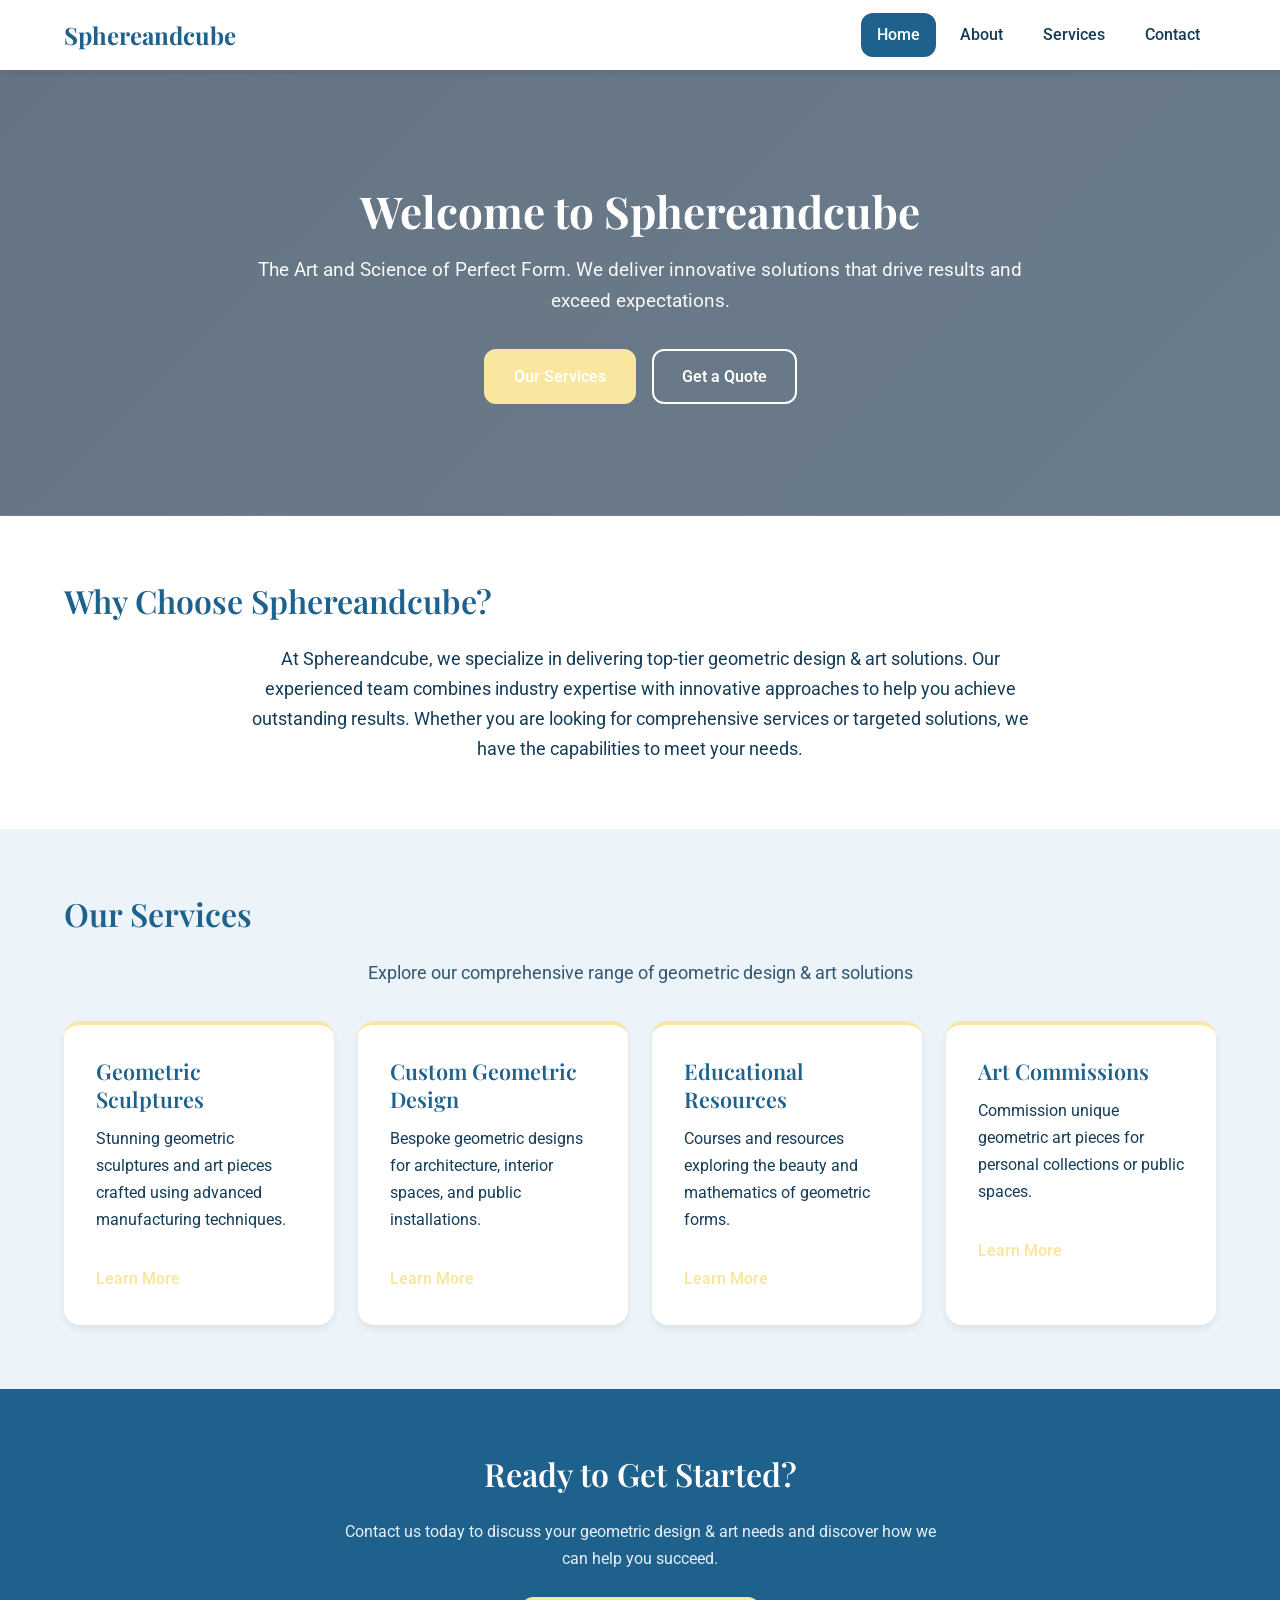
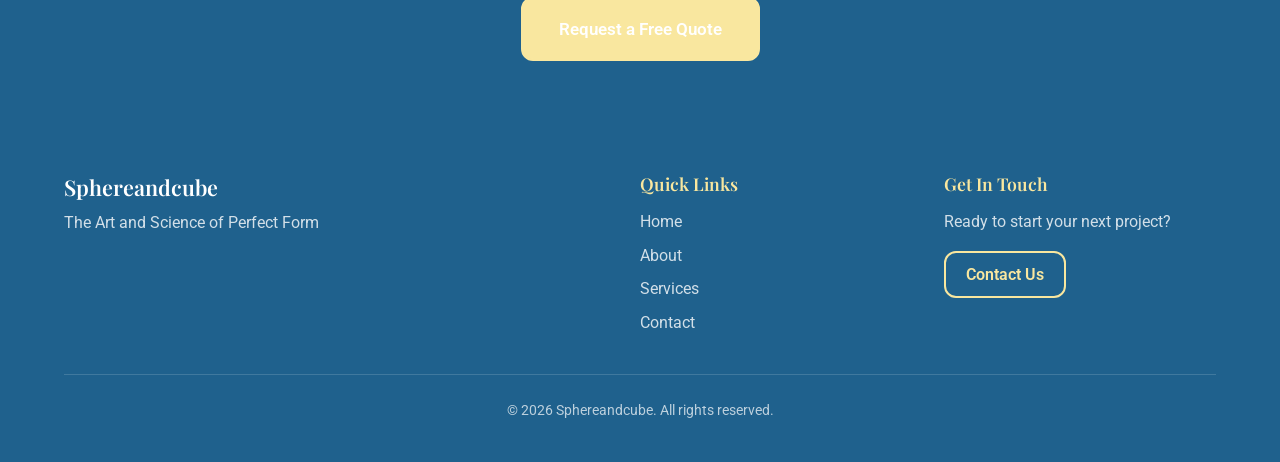
==== index.html @ 0d74c8a8 "Add background image to hero section" ====
<!DOCTYPE html>
<html lang="en">
<head>
    <meta charset="UTF-8">
    <meta name="viewport" content="width=device-width, initial-scale=1.0">
    <meta name="description" content="Sphereandcube - The Art and Science of Perfect Form. Professional services and solutions for geometric design &amp; art. Contact us today for a free consultation.">
    <meta name="keywords" content="geometric design &amp; art, sphereandcube, geometric, design, art, professional services, quality, innovation">
    <meta property="og:title" content="Sphereandcube | The Art and Science of Perfect Form">
    <meta property="og:description" content="Sphereandcube - The Art and Science of Perfect Form. Professional services and solutions for geometric design &amp; art. Contact us today for a free consultation.">
    <meta property="og:type" content="website">
    <title>Sphereandcube - Home</title>
    <link rel="preconnect" href="https://fonts.googleapis.com">
    <link rel="preconnect" href="https://fonts.gstatic.com" crossorigin>
    <link href="https://fonts.googleapis.com/css2?family=Playfair+Display:wght@300;400;500;600;700&family=Roboto:wght@300;400;500;600;700&display=swap" rel="stylesheet">
    <link rel="stylesheet" href="css/style.css">
</head>
<body>
    <header class="site-header">
        <nav class="navbar">
            <div class="nav-container">
                <a href="index.html" class="nav-logo">Sphereandcube</a>
                <button class="nav-toggle" aria-label="Toggle navigation" aria-expanded="false">
                    <span class="hamburger"></span>
                </button>
                <ul class="nav-menu">
            <li><a href="index.html" class="active">Home</a></li>
            <li><a href="about.html">About</a></li>
            <li><a href="services.html">Services</a></li>
            <li><a href="contact.html">Contact</a></li>
                </ul>
            </div>
        </nav>
    </header>

    <main>
        <section class="hero hero-b2c" style="background: linear-gradient(135deg, rgba(44, 62, 80, 0.7) 0%, rgba(52, 73, 94, 0.7) 100%); background-size: cover; background-position: center;">
            <div class="hero-content">
                <h1>Welcome to Sphereandcube</h1>
                <p class="hero-subtitle">The Art and Science of Perfect Form. We deliver innovative solutions that drive results and exceed expectations.</p>
                <div class="hero-actions">
                    <a href="services.html" class="btn btn-primary">Our Services</a>
                    <a href="contact.html" class="btn btn-secondary">Get a Quote</a>
                </div>
            </div>
        </section>

        <section class="intro-section">
            <div class="container">
                <h2>Why Choose Sphereandcube?</h2>
                <p class="intro-text">At Sphereandcube, we specialize in delivering top-tier geometric design &amp; art solutions. Our experienced team combines industry expertise with innovative approaches to help you achieve outstanding results. Whether you are looking for comprehensive services or targeted solutions, we have the capabilities to meet your needs.</p>
            </div>
        </section>

        <section class="services-overview">
            <div class="container">
                <h2>Our Services</h2>
                <p class="section-subtitle">Explore our comprehensive range of geometric design &amp; art solutions</p>
                <div class="services-grid">
                <div class="service-card">
                    <h3>Geometric Sculptures</h3>
                    <p>Stunning geometric sculptures and art pieces crafted using advanced manufacturing techniques.</p>
                    <a href="services.html" class="card-link">Learn More</a>
                </div>
                <div class="service-card">
                    <h3>Custom Geometric Design</h3>
                    <p>Bespoke geometric designs for architecture, interior spaces, and public installations.</p>
                    <a href="services.html" class="card-link">Learn More</a>
                </div>
                <div class="service-card">
                    <h3>Educational Resources</h3>
                    <p>Courses and resources exploring the beauty and mathematics of geometric forms.</p>
                    <a href="services.html" class="card-link">Learn More</a>
                </div>
                <div class="service-card">
                    <h3>Art Commissions</h3>
                    <p>Commission unique geometric art pieces for personal collections or public spaces.</p>
                    <a href="services.html" class="card-link">Learn More</a>
                </div>
                </div>
            </div>
        </section>

        <section class="cta-section">
            <div class="container">
                <h2>Ready to Get Started?</h2>
                <p>Contact us today to discuss your geometric design &amp; art needs and discover how we can help you succeed.</p>
                <a href="contact.html" class="btn btn-primary btn-large">Request a Free Quote</a>
            </div>
        </section>
    </main>

    <footer class="site-footer">
        <div class="footer-container">
            <div class="footer-content">
                <div class="footer-brand">
                    <h3>Sphereandcube</h3>
                    <p>The Art and Science of Perfect Form</p>
                </div>
                <div class="footer-links">
                    <h4>Quick Links</h4>
                    <ul>
                        <li><a href="index.html">Home</a></li>
                        <li><a href="about.html">About</a></li>
                        <li><a href="services.html">Services</a></li>
                        <li><a href="contact.html">Contact</a></li>
                    </ul>
                </div>
                <div class="footer-contact">
                    <h4>Get In Touch</h4>
                    <p>Ready to start your next project?</p>
                    <a href="contact.html" class="footer-cta">Contact Us</a>
                </div>
            </div>
            <div class="footer-bottom">
                <p>&copy; 2026 Sphereandcube. All rights reserved.</p>
            </div>
        </div>
    </footer>
    <script src="js/main.js"></script>
</body>
</html>
---- css/style.css ----
/* ============================================
   Site-specific styles
   Generated for: sphereandcube.com
   ============================================ */

/* CSS Custom Properties */
:root {
    --primary: #1F618D;
    --secondary: #2870A0;
    --accent: #F9E79F;
    --background: #ECF4FA;
    --text: #143C58;
    --font-heading: 'Playfair Display', sans-serif;
    --font-body: 'Roboto', sans-serif;
    --radius: 12px;
    --card-radius: 16px;
    --shadow: 0 4px 6px rgba(0, 0, 0, 0.07);
    --shadow-lg: 0 10px 25px rgba(0, 0, 0, 0.1);
    --transition: all 0.3s ease;
    --max-width: 1200px;
}

/* Reset & Base */
*, *::before, *::after {
    margin: 0;
    padding: 0;
    box-sizing: border-box;
}

html {
    scroll-behavior: smooth;
    font-size: 16px;
}

body {
    font-family: var(--font-body);
    color: var(--text);
    background-color: var(--background);
    line-height: 1.7;
    -webkit-font-smoothing: antialiased;
}

h1, h2, h3, h4, h5, h6 {
    font-family: var(--font-heading);
    line-height: 1.3;
    margin-bottom: 0.75em;
    color: var(--primary);
}

h1 { font-size: 2.5rem; font-weight: 700; }
h2 { font-size: 2rem; font-weight: 600; }
h3 { font-size: 1.35rem; font-weight: 600; }
h4 { font-size: 1.1rem; font-weight: 600; }

p {
    margin-bottom: 1em;
    line-height: 1.7;
}

a {
    color: var(--primary);
    text-decoration: none;
    transition: var(--transition);
}

a:hover {
    color: var(--accent);
}

img {
    max-width: 100%;
    height: auto;
}

.container {
    max-width: var(--max-width);
    margin: 0 auto;
    padding: 0 1.5rem;
}

/* ============================================
   Navigation
   ============================================ */
.site-header {
    position: sticky;
    top: 0;
    z-index: 1000;
    background: #fff;
    box-shadow: var(--shadow);
}

.navbar {
    padding: 0;
}

.nav-container {
    max-width: var(--max-width);
    margin: 0 auto;
    padding: 0 1.5rem;
    display: flex;
    justify-content: space-between;
    align-items: center;
    height: 70px;
}

.nav-logo {
    font-family: var(--font-heading);
    font-size: 1.5rem;
    font-weight: 700;
    color: var(--primary);
    text-decoration: none;
}

.nav-logo:hover {
    color: var(--accent);
}

.nav-menu {
    display: flex;
    list-style: none;
    gap: 0.5rem;
}

.nav-menu li a {
    display: block;
    padding: 0.5rem 1rem;
    color: var(--text);
    font-weight: 500;
    border-radius: var(--radius);
    transition: var(--transition);
    text-decoration: none;
}

.nav-menu li a:hover,
.nav-menu li a.active {
    color: #fff;
    background-color: var(--primary);
}

.nav-toggle {
    display: none;
    background: none;
    border: none;
    cursor: pointer;
    padding: 0.5rem;
    z-index: 1001;
}

.hamburger {
    display: block;
    width: 24px;
    height: 2px;
    background-color: var(--text);
    position: relative;
    transition: var(--transition);
}

.hamburger::before,
.hamburger::after {
    content: '';
    position: absolute;
    width: 24px;
    height: 2px;
    background-color: var(--text);
    transition: var(--transition);
}

.hamburger::before {
    top: -7px;
}

.hamburger::after {
    top: 7px;
}

/* ============================================
   Hero Section
   ============================================ */
.hero {
    padding: 6rem 1.5rem;
    text-align: center;
    background: linear-gradient(135deg, #1F618D 0%, #2870A0 50%, #F9E79F 100%);
    color: #fff;
    position: relative;
}

.hero-b2c {
    padding: 7rem 1.5rem;
}

.hero-content {
    max-width: 800px;
    margin: 0 auto;
}

.hero h1 {
    font-size: 2.75rem;
    margin-bottom: 1rem;
    color: #fff;
}

.hero-subtitle {
    font-size: 1.2rem;
    margin-bottom: 2rem;
    opacity: 0.95;
    line-height: 1.6;
}

.hero-actions {
    display: flex;
    gap: 1rem;
    justify-content: center;
    flex-wrap: wrap;
}

/* Page Hero (inner pages) */
.page-hero {
    padding: 4rem 1.5rem;
    text-align: center;
    background: linear-gradient(160deg, #1F618D 0%, #2870A0 100%);
    color: #fff;
}

.page-hero h1 {
    color: #fff;
    margin-bottom: 0.5rem;
}

.page-hero-subtitle {
    font-size: 1.15rem;
    opacity: 0.9;
}

/* ============================================
   Buttons
   ============================================ */
.btn {
    display: inline-block;
    padding: 0.75rem 1.75rem;
    border-radius: var(--radius);
    font-family: var(--font-body);
    font-weight: 600;
    font-size: 1rem;
    text-decoration: none;
    cursor: pointer;
    transition: var(--transition);
    border: 2px solid transparent;
    text-align: center;
}

.btn-primary {
    background-color: var(--accent);
    color: #fff;
    border-color: var(--accent);
}

.btn-primary:hover {
    background-color: transparent;
    color: var(--accent);
    border-color: var(--accent);
}

.btn-secondary {
    background-color: transparent;
    color: #fff;
    border-color: #fff;
}

.btn-secondary:hover {
    background-color: #fff;
    color: var(--primary);
}

.btn-large {
    padding: 1rem 2.25rem;
    font-size: 1.05rem;
}

/* ============================================
   Sections
   ============================================ */
.intro-section,
.services-overview,
.cta-section,
.about-intro,
.about-mission,
.about-values,
.about-why,
.services-detail-section,
.process-section,
.contact-section {
    padding: 4rem 0;
}

.intro-section {
    background: #fff;
}

.services-overview {
    background: var(--background);
}

.cta-section {
    background: var(--primary);
    color: #fff;
    text-align: center;
}

.cta-section h2 {
    color: #fff;
}

.cta-section p {
    max-width: 600px;
    margin: 0 auto 1.5rem;
    opacity: 0.9;
}

.section-subtitle,
.section-intro {
    font-size: 1.1rem;
    color: var(--text);
    opacity: 0.85;
    max-width: 700px;
    margin: 0 auto 2rem;
    text-align: center;
}

.intro-text {
    font-size: 1.1rem;
    max-width: 800px;
    margin: 0 auto;
    text-align: center;
}

/* ============================================
   Services Grid / Cards
   ============================================ */
.services-grid {
    display: grid;
    grid-template-columns: repeat(auto-fit, minmax(260px, 1fr));
    gap: 1.5rem;
    margin-top: 1rem;
}

.service-card {
    background: #fff;
    padding: 2rem;
    border-radius: var(--card-radius);
    box-shadow: var(--shadow);
    transition: var(--transition);
    border-top: 4px solid var(--accent);
}

.service-card:hover {
    transform: translateY(-4px);
    box-shadow: var(--shadow-lg);
}

.service-card h3 {
    color: var(--primary);
    margin-bottom: 0.75rem;
}

.card-link {
    display: inline-block;
    margin-top: 1rem;
    color: var(--accent);
    font-weight: 600;
}

.card-link:hover {
    color: var(--primary);
}

/* Services Detail (services.html) */
.services-list {
    display: grid;
    gap: 2rem;
    margin-top: 1.5rem;
}

.service-detail {
    background: #fff;
    padding: 2rem;
    border-radius: var(--card-radius);
    box-shadow: var(--shadow);
    border-left: 4px solid var(--accent);
}

.service-detail h3 {
    color: var(--primary);
}

/* Process Steps */
.process-steps {
    display: grid;
    grid-template-columns: repeat(auto-fit, minmax(220px, 1fr));
    gap: 1.5rem;
    margin-top: 1.5rem;
}

.process-step {
    text-align: center;
    padding: 2rem 1.5rem;
    background: #fff;
    border-radius: var(--card-radius);
    box-shadow: var(--shadow);
}

.step-number {
    width: 48px;
    height: 48px;
    border-radius: 50%;
    background: var(--primary);
    color: #fff;
    display: flex;
    align-items: center;
    justify-content: center;
    font-family: var(--font-heading);
    font-weight: 700;
    font-size: 1.25rem;
    margin: 0 auto 1rem;
}

/* ============================================
   Values Grid (about.html)
   ============================================ */
.values-grid {
    display: grid;
    grid-template-columns: repeat(auto-fit, minmax(250px, 1fr));
    gap: 1.5rem;
    margin-top: 1rem;
}

.value-card {
    background: #fff;
    padding: 2rem;
    border-radius: var(--card-radius);
    box-shadow: var(--shadow);
    border-top: 3px solid var(--secondary);
}

.value-card h3 {
    color: var(--secondary);
}

/* About sections */
.about-intro,
.about-why {
    background: #fff;
}

.about-mission {
    background: var(--background);
}

.about-values {
    background: var(--background);
}

.about-why {
    text-align: center;
}

.about-why p {
    max-width: 800px;
    margin: 0 auto 1.5rem;
}

/* ============================================
   Contact Section
   ============================================ */
.contact-grid {
    display: grid;
    grid-template-columns: 1fr 1fr;
    gap: 3rem;
    align-items: start;
}

.contact-info h2 {
    margin-bottom: 1rem;
}

.contact-details {
    margin-top: 2rem;
}

.contact-item {
    margin-bottom: 1.5rem;
}

.contact-item h4 {
    color: var(--secondary);
    margin-bottom: 0.25rem;
}

.contact-form-wrapper {
    background: #fff;
    padding: 2.5rem;
    border-radius: var(--card-radius);
    box-shadow: var(--shadow-lg);
}

.contact-form-wrapper h2 {
    margin-bottom: 1.5rem;
}

.form-group {
    margin-bottom: 1.25rem;
}

.form-group label {
    display: block;
    margin-bottom: 0.4rem;
    font-weight: 600;
    color: var(--text);
    font-size: 0.95rem;
}

.required {
    color: #e74c3c;
}

.form-group input[type="text"],
.form-group input[type="email"],
.form-group input[type="tel"],
.form-group textarea {
    width: 100%;
    padding: 0.75rem 1rem;
    border: 2px solid #e0e0e0;
    border-radius: var(--radius);
    font-family: var(--font-body);
    font-size: 1rem;
    color: var(--text);
    transition: var(--transition);
    background: var(--background);
}

.form-group input:focus,
.form-group textarea:focus {
    outline: none;
    border-color: var(--primary);
    box-shadow: 0 0 0 3px rgba(0, 0, 0, 0.05);
}

.form-group input[type="file"] {
    font-family: var(--font-body);
    font-size: 0.95rem;
    padding: 0.5rem 0;
}

.btn-submit {
    width: 100%;
    border: 2px solid var(--accent);
}

/* ============================================
   Footer
   ============================================ */
.site-footer {
    background: var(--primary);
    color: #fff;
    padding: 3rem 0 0;
}

.footer-container {
    max-width: var(--max-width);
    margin: 0 auto;
    padding: 0 1.5rem;
}

.footer-content {
    display: grid;
    grid-template-columns: 2fr 1fr 1fr;
    gap: 2rem;
    padding-bottom: 2rem;
    border-bottom: 1px solid rgba(255, 255, 255, 0.15);
}

.footer-brand h3 {
    color: #fff;
    margin-bottom: 0.5rem;
}

.footer-brand p {
    opacity: 0.8;
}

.footer-links h4,
.footer-contact h4 {
    color: var(--accent);
    margin-bottom: 0.75rem;
}

.footer-links ul {
    list-style: none;
}

.footer-links ul li {
    margin-bottom: 0.4rem;
}

.footer-links ul li a {
    color: rgba(255, 255, 255, 0.8);
    text-decoration: none;
    transition: var(--transition);
}

.footer-links ul li a:hover {
    color: var(--accent);
}

.footer-contact p {
    opacity: 0.8;
    margin-bottom: 1rem;
}

.footer-cta {
    display: inline-block;
    padding: 0.5rem 1.25rem;
    border: 2px solid var(--accent);
    color: var(--accent);
    border-radius: var(--radius);
    font-weight: 600;
    transition: var(--transition);
    text-decoration: none;
}

.footer-cta:hover {
    background: var(--accent);
    color: #fff;
}

.footer-bottom {
    text-align: center;
    padding: 1.5rem 0;
    font-size: 0.9rem;
    opacity: 0.7;
}

/* ============================================
   Responsive Design
   ============================================ */
@media (max-width: 768px) {
    h1 { font-size: 2rem; }
    h2 { font-size: 1.5rem; }

    .nav-toggle {
        display: block;
    }

    .nav-menu {
        position: fixed;
        top: 0;
        right: -100%;
        width: 280px;
        height: 100vh;
        background: #fff;
        flex-direction: column;
        padding: 5rem 2rem 2rem;
        box-shadow: -5px 0 15px rgba(0, 0, 0, 0.1);
        transition: right 0.3s ease;
        z-index: 1000;
    }

    .nav-menu.active {
        right: 0;
    }

    .nav-menu li a {
        padding: 0.75rem 1rem;
        font-size: 1.1rem;
    }

    .hero {
        padding: 4rem 1.5rem;
    }

    .hero h1 {
        font-size: 2rem;
    }

    .hero-subtitle {
        font-size: 1rem;
    }

    .hero-actions {
        flex-direction: column;
        align-items: center;
    }

    .contact-grid {
        grid-template-columns: 1fr;
    }

    .footer-content {
        grid-template-columns: 1fr;
        text-align: center;
    }

    .page-hero {
        padding: 3rem 1.5rem;
    }

    .services-grid {
        grid-template-columns: 1fr;
    }

    .process-steps {
        grid-template-columns: 1fr;
    }

    .values-grid {
        grid-template-columns: 1fr;
    }

    /* Hamburger animation when active */
    .nav-toggle.active .hamburger {
        background-color: transparent;
    }

    .nav-toggle.active .hamburger::before {
        transform: rotate(45deg);
        top: 0;
    }

    .nav-toggle.active .hamburger::after {
        transform: rotate(-45deg);
        top: 0;
    }
}

@media (max-width: 480px) {
    h1 { font-size: 1.75rem; }
    h2 { font-size: 1.35rem; }

    .hero {
        padding: 3rem 1rem;
    }

    .btn {
        padding: 0.65rem 1.25rem;
        font-size: 0.95rem;
    }

    .contact-form-wrapper {
        padding: 1.5rem;
    }
}
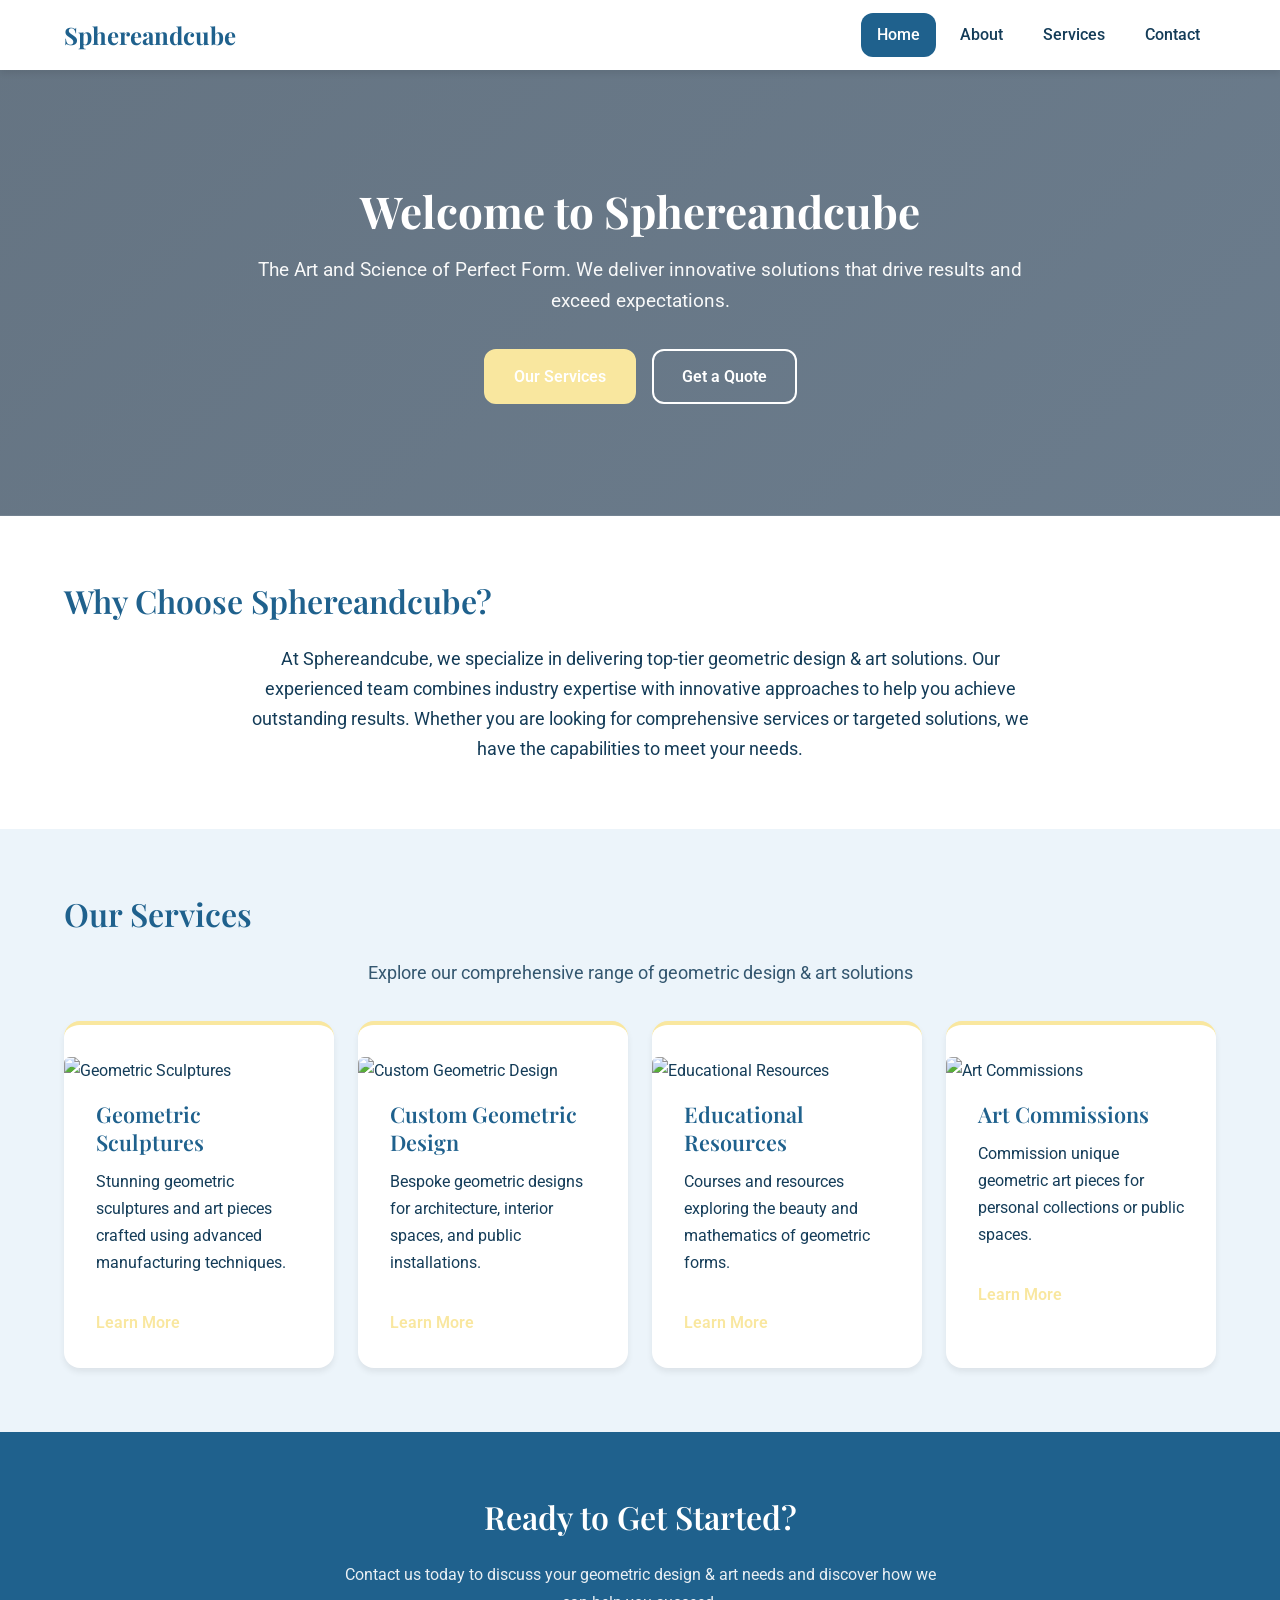
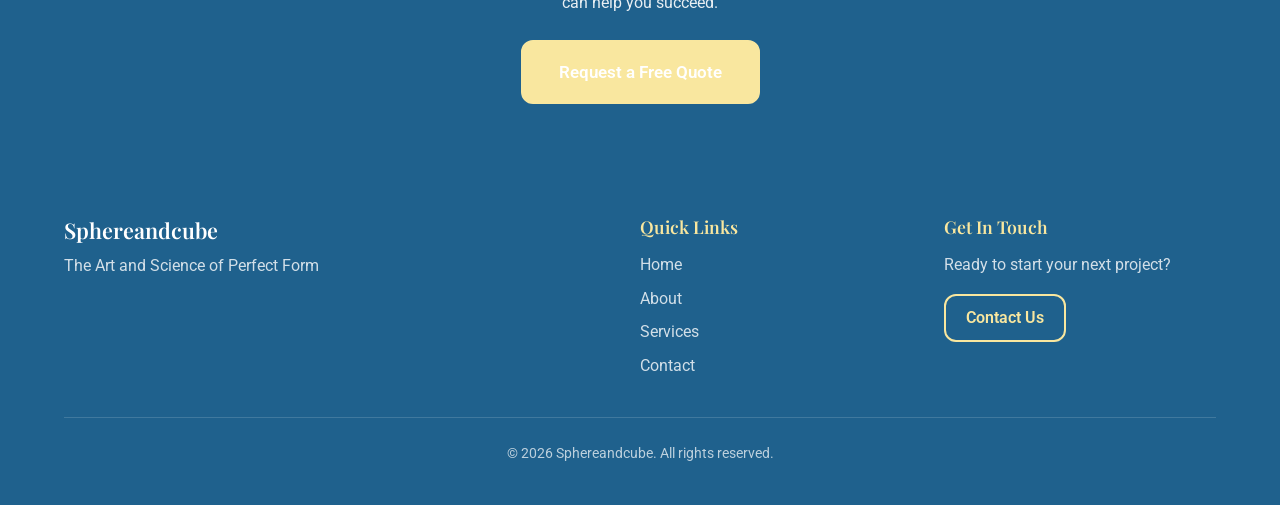
==== commit 3b5bfbee: "Update with contextually-matched service card images" ====
--- a/index.html
+++ b/index.html
@@ -57,21 +57,25 @@
                 <p class="section-subtitle">Explore our comprehensive range of geometric design &amp; art solutions</p>
                 <div class="services-grid">
                 <div class="service-card">
+                    <img src="https://images.unsplash.com/photo-1557243962-0a093922933f?w=600&q=80" alt="Geometric Sculptures" style="width:100%; height:200px; object-fit:cover; margin:-2rem -2rem 1rem -2rem; border-radius:6px 6px 0 0;">
                     <h3>Geometric Sculptures</h3>
                     <p>Stunning geometric sculptures and art pieces crafted using advanced manufacturing techniques.</p>
                     <a href="services.html" class="card-link">Learn More</a>
                 </div>
                 <div class="service-card">
+                    <img src="https://images.unsplash.com/photo-1557243962-0a093922933f?w=600&q=80" alt="Custom Geometric Design" style="width:100%; height:200px; object-fit:cover; margin:-2rem -2rem 1rem -2rem; border-radius:6px 6px 0 0;">
                     <h3>Custom Geometric Design</h3>
                     <p>Bespoke geometric designs for architecture, interior spaces, and public installations.</p>
                     <a href="services.html" class="card-link">Learn More</a>
                 </div>
                 <div class="service-card">
+                    <img src="https://images.unsplash.com/photo-1563520240533-66480a3916fe?w=600&q=80" alt="Educational Resources" style="width:100%; height:200px; object-fit:cover; margin:-2rem -2rem 1rem -2rem; border-radius:6px 6px 0 0;">
                     <h3>Educational Resources</h3>
                     <p>Courses and resources exploring the beauty and mathematics of geometric forms.</p>
                     <a href="services.html" class="card-link">Learn More</a>
                 </div>
                 <div class="service-card">
+                    <img src="https://images.unsplash.com/photo-1557243962-0a093922933f?w=600&q=80" alt="Art Commissions" style="width:100%; height:200px; object-fit:cover; margin:-2rem -2rem 1rem -2rem; border-radius:6px 6px 0 0;">
                     <h3>Art Commissions</h3>
                     <p>Commission unique geometric art pieces for personal collections or public spaces.</p>
                     <a href="services.html" class="card-link">Learn More</a>
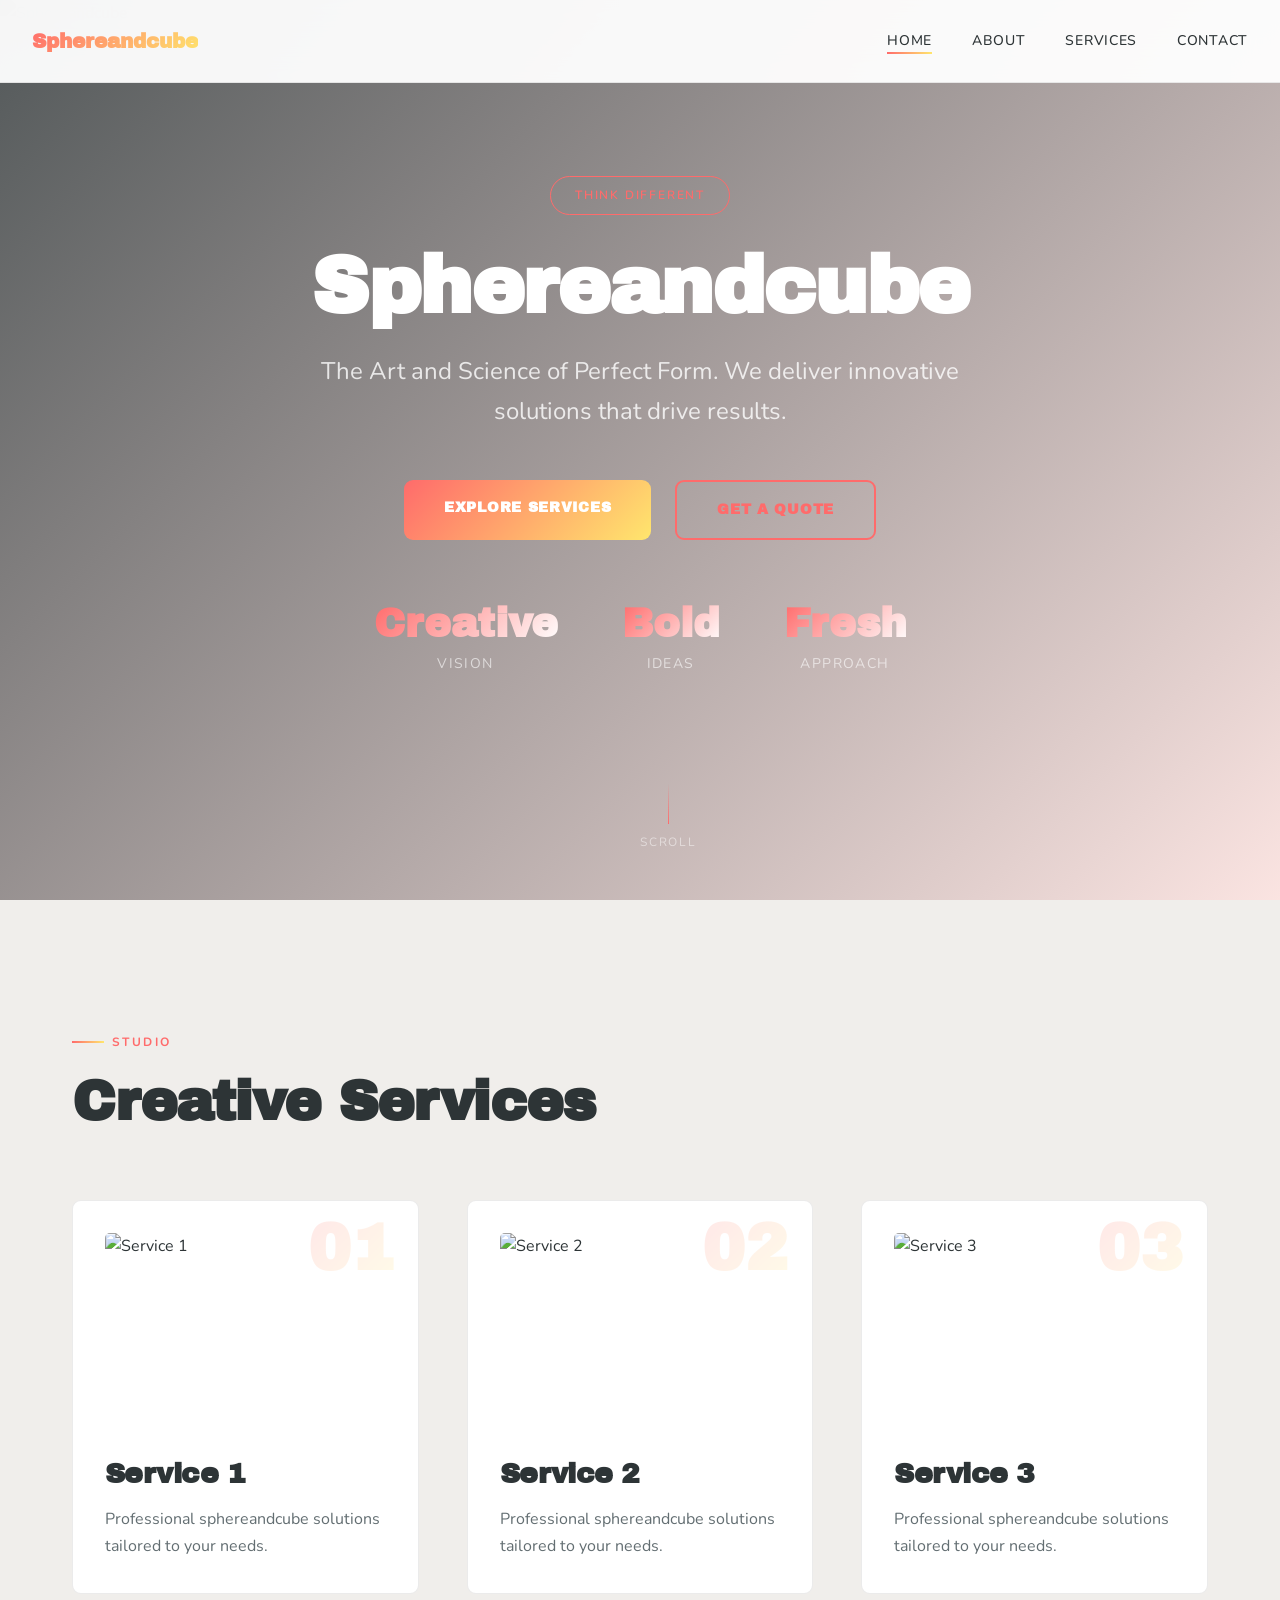
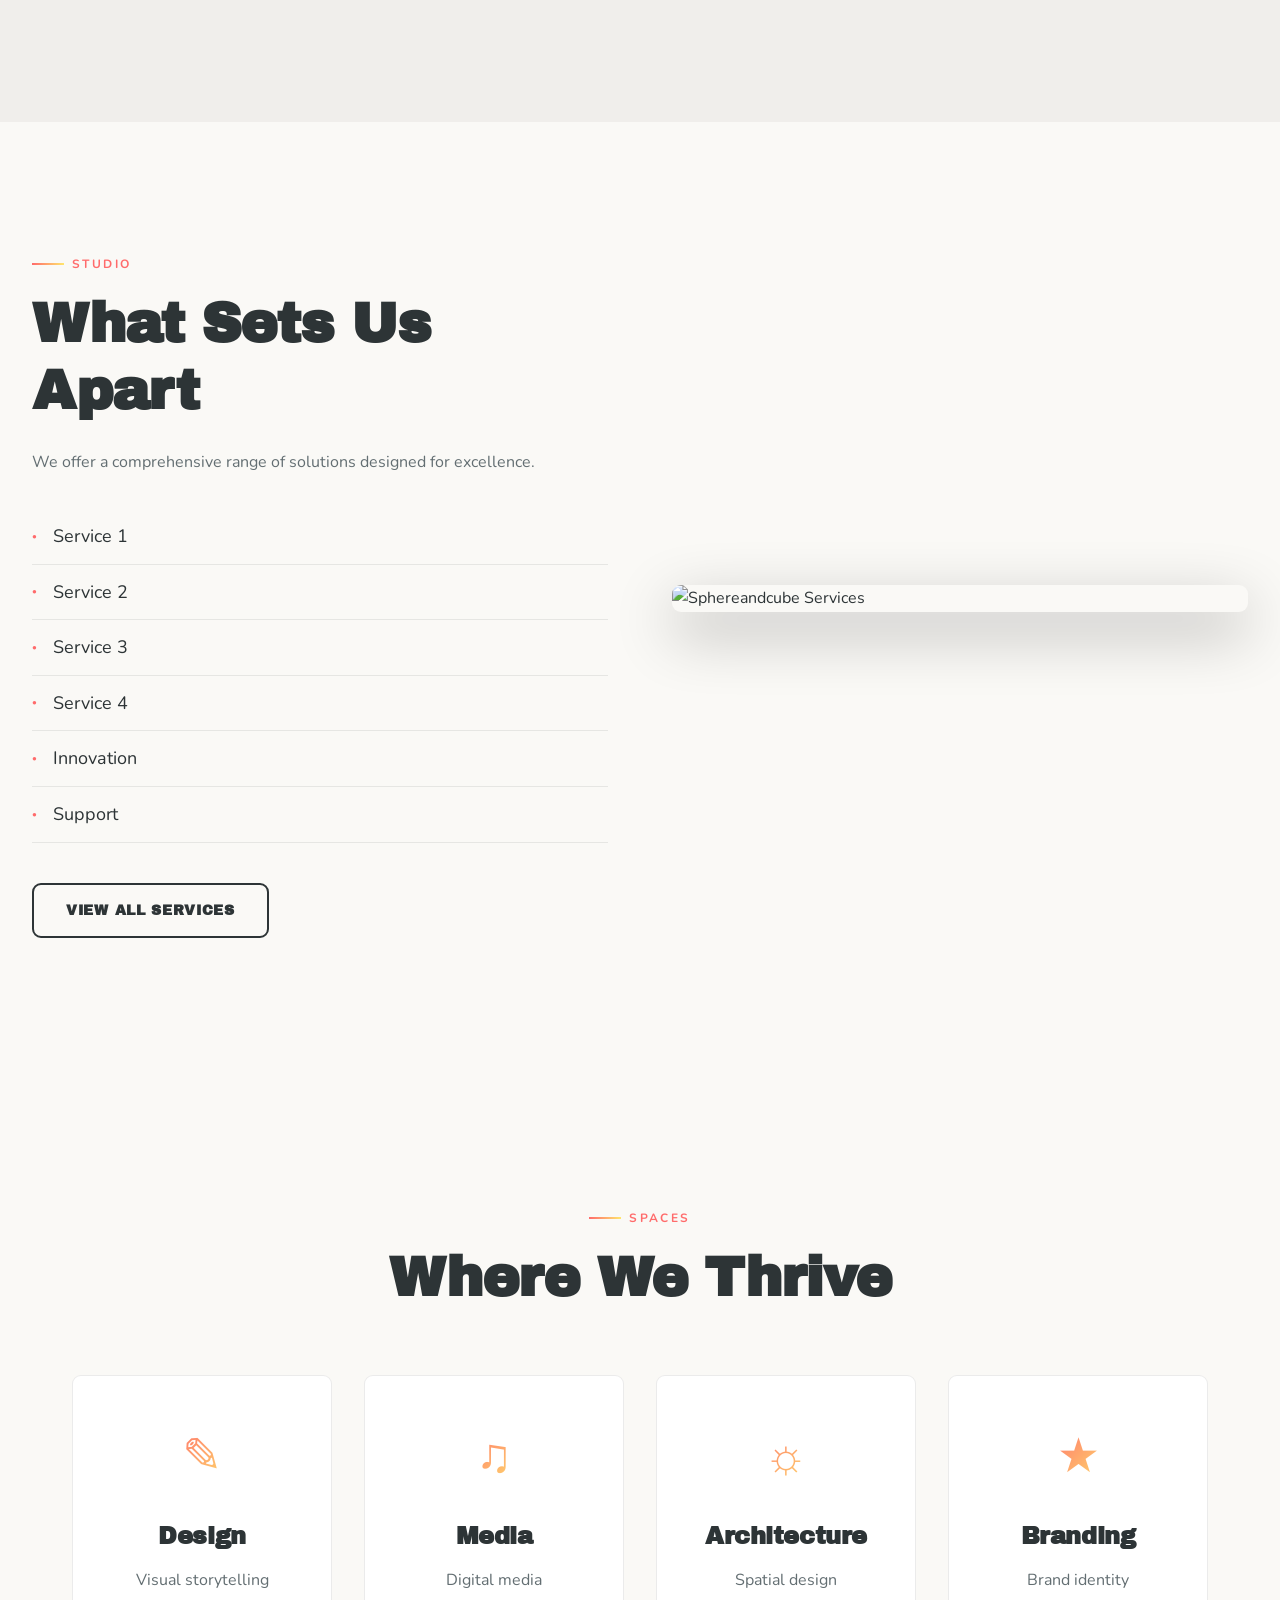
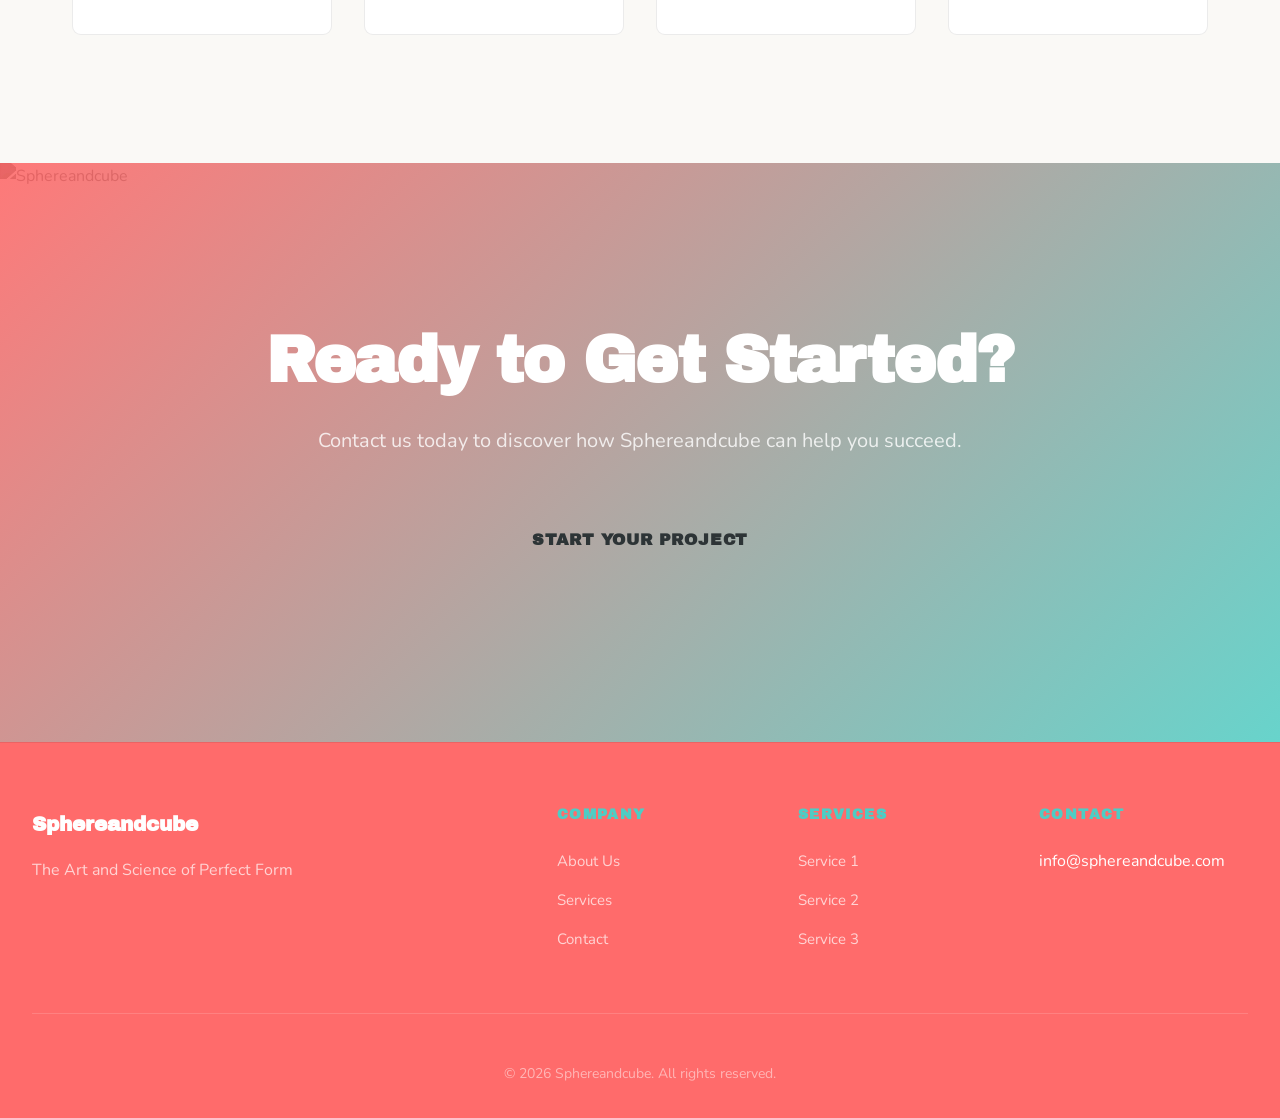
==== commit 461c939f: "Update 2026-02-13 16:20:06" ====
--- a/index.html
+++ b/index.html
@@ -3,116 +3,211 @@
 <head>
     <meta charset="UTF-8">
     <meta name="viewport" content="width=device-width, initial-scale=1.0">
-    <meta name="description" content="Sphereandcube - The Art and Science of Perfect Form. Professional services and solutions for geometric design &amp; art. Contact us today for a free consultation.">
-    <meta name="keywords" content="geometric design &amp; art, sphereandcube, geometric, design, art, professional services, quality, innovation">
+    <meta name="description" content="Sphereandcube - The Art and Science of Perfect Form. Professional services and solutions for geometric design &amp;amp;amp; art. Contact us today for a free consultation.">
+    <meta name="keywords" content="geometric design &amp;amp;amp; art, sphereandcube, geometric, design, art, professional services, quality, innovation">
     <meta property="og:title" content="Sphereandcube | The Art and Science of Perfect Form">
-    <meta property="og:description" content="Sphereandcube - The Art and Science of Perfect Form. Professional services and solutions for geometric design &amp; art. Contact us today for a free consultation.">
+    <meta property="og:description" content="Sphereandcube - The Art and Science of Perfect Form. Professional services and solutions for geometric design &amp;amp;amp; art. Contact us today for a free consultation.">
     <meta property="og:type" content="website">
-    <title>Sphereandcube - Home</title>
+    <meta property="og:image" content="https://images.unsplash.com/photo-1502114586089-b9480c602e18?w=600&q=80">
+    <title>Sphereandcube | The Art and Science of Perfect Form</title>
     <link rel="preconnect" href="https://fonts.googleapis.com">
     <link rel="preconnect" href="https://fonts.gstatic.com" crossorigin>
-    <link href="https://fonts.googleapis.com/css2?family=Playfair+Display:wght@300;400;500;600;700&family=Roboto:wght@300;400;500;600;700&display=swap" rel="stylesheet">
+    <link href="https://fonts.googleapis.com/css2?family=Archivo+Black&family=Nunito:wght@300;400;500;600;700;800;900&display=swap" rel="stylesheet">
     <link rel="stylesheet" href="css/style.css">
 </head>
 <body>
+
     <header class="site-header">
         <nav class="navbar">
             <div class="nav-container">
-                <a href="index.html" class="nav-logo">Sphereandcube</a>
+                <a href="index.html" class="nav-logo">
+                    <span class="logo-text">Sphereandcube</span>
+                </a>
                 <button class="nav-toggle" aria-label="Toggle navigation" aria-expanded="false">
+                    <span class="hamburger"></span>
+                    <span class="hamburger"></span>
                     <span class="hamburger"></span>
                 </button>
                 <ul class="nav-menu">
-            <li><a href="index.html" class="active">Home</a></li>
-            <li><a href="about.html">About</a></li>
-            <li><a href="services.html">Services</a></li>
-            <li><a href="contact.html">Contact</a></li>
+                    <li><a href="index.html" class="nav-link active">Home</a></li>
+                    <li><a href="about.html" class="nav-link">About</a></li>
+                    <li><a href="services.html" class="nav-link">Services</a></li>
+                    <li><a href="contact.html" class="nav-link">Contact</a></li>
                 </ul>
             </div>
         </nav>
     </header>
 
     <main>
-        <section class="hero hero-b2c" style="background: linear-gradient(135deg, rgba(44, 62, 80, 0.7) 0%, rgba(52, 73, 94, 0.7) 100%); background-size: cover; background-position: center;">
+        <section class="hero">
+            <div class="hero-background">
+                <img src="https://images.unsplash.com/photo-1502114586089-b9480c602e18?w=600&q=80" alt="Sphereandcube" loading="lazy">
+                <div class="hero-overlay"></div>
+            </div>
             <div class="hero-content">
-                <h1>Welcome to Sphereandcube</h1>
-                <p class="hero-subtitle">The Art and Science of Perfect Form. We deliver innovative solutions that drive results and exceed expectations.</p>
+                <div class="hero-badge">THINK DIFFERENT</div>
+                <h1 class="hero-title">
+                    <span class="title-line">Sphereandcube</span>
+                </h1>
+                <p class="hero-subtitle">The Art and Science of Perfect Form. We deliver innovative solutions that drive results.</p>
                 <div class="hero-actions">
-                    <a href="services.html" class="btn btn-primary">Our Services</a>
+                    <a href="services.html" class="btn btn-primary">Explore Services</a>
                     <a href="contact.html" class="btn btn-secondary">Get a Quote</a>
                 </div>
-            </div>
-        </section>
-
-        <section class="intro-section">
+                <div class="hero-stats">
+                    <div class="stat-item">
+                        <div class="stat-number">Creative</div>
+                        <div class="stat-label">Vision</div>
+                    </div>
+                    <div class="stat-item">
+                        <div class="stat-number">Bold</div>
+                        <div class="stat-label">Ideas</div>
+                    </div>
+                    <div class="stat-item">
+                        <div class="stat-number">Fresh</div>
+                        <div class="stat-label">Approach</div>
+                    </div>
+                </div>
+            </div>
+            <div class="scroll-indicator">
+                <div class="scroll-line"></div>
+                <span>SCROLL</span>
+            </div>
+        </section>
+
+        <section class="process-section">
             <div class="container">
-                <h2>Why Choose Sphereandcube?</h2>
-                <p class="intro-text">At Sphereandcube, we specialize in delivering top-tier geometric design &amp; art solutions. Our experienced team combines industry expertise with innovative approaches to help you achieve outstanding results. Whether you are looking for comprehensive services or targeted solutions, we have the capabilities to meet your needs.</p>
-            </div>
-        </section>
-
-        <section class="services-overview">
+                <div class="section-header">
+                    <span class="section-label">STUDIO</span>
+                    <h2 class="section-title">Creative Services</h2>
+                </div>
+                <div class="process-grid">
+                    <div class="process-card animate-in">
+                        <div class="card-number">01</div>
+                        <div class="card-image">
+                            <img src="https://images.unsplash.com/photo-1696721497792-f0dcdfecde0c?w=600&q=80" alt="Service 1" loading="lazy">
+                        </div>
+                        <h3>Service 1</h3>
+                        <p>Professional sphereandcube solutions tailored to your needs.</p>
+                    </div>
+                    <div class="process-card animate-in">
+                        <div class="card-number">02</div>
+                        <div class="card-image">
+                            <img src="https://images.unsplash.com/photo-1535850452425-140ee4a8dbae?w=600&q=80" alt="Service 2" loading="lazy">
+                        </div>
+                        <h3>Service 2</h3>
+                        <p>Professional sphereandcube solutions tailored to your needs.</p>
+                    </div>
+                    <div class="process-card animate-in">
+                        <div class="card-number">03</div>
+                        <div class="card-image">
+                            <img src="https://images.unsplash.com/photo-1640583342012-4622f31b650d?w=600&q=80" alt="Service 3" loading="lazy">
+                        </div>
+                        <h3>Service 3</h3>
+                        <p>Professional sphereandcube solutions tailored to your needs.</p>
+                    </div>
+                </div>
+            </div>
+        </section>
+
+        <section class="materials-section">
+            <div class="container-wide">
+                <div class="materials-content">
+                    <div class="materials-info">
+                        <span class="section-label">STUDIO</span>
+                        <h2>What Sets Us Apart</h2>
+                        <p>We offer a comprehensive range of solutions designed for excellence.</p>
+                        <ul class="materials-list">
+                            <li><span class="material-icon">&#9679;</span> Service 1</li>
+                            <li><span class="material-icon">&#9679;</span> Service 2</li>
+                            <li><span class="material-icon">&#9679;</span> Service 3</li>
+                            <li><span class="material-icon">&#9679;</span> Service 4</li>
+                            <li><span class="material-icon">&#9679;</span> Innovation</li>
+                            <li><span class="material-icon">&#9679;</span> Support</li>
+                        </ul>
+                        <a href="services.html" class="btn btn-outline">View All Services</a>
+                    </div>
+                    <div class="materials-visual">
+                        <img src="https://images.unsplash.com/photo-1502114586089-b9480c602e18?w=600&q=80" alt="Sphereandcube Services" loading="lazy">
+                        <div class="visual-accent"></div>
+                    </div>
+                </div>
+            </div>
+        </section>
+
+        <section class="industries-section">
             <div class="container">
-                <h2>Our Services</h2>
-                <p class="section-subtitle">Explore our comprehensive range of geometric design &amp; art solutions</p>
-                <div class="services-grid">
-                <div class="service-card">
-                    <img src="https://images.unsplash.com/photo-1557243962-0a093922933f?w=600&q=80" alt="Geometric Sculptures" style="width:100%; height:200px; object-fit:cover; margin:-2rem -2rem 1rem -2rem; border-radius:6px 6px 0 0;">
-                    <h3>Geometric Sculptures</h3>
-                    <p>Stunning geometric sculptures and art pieces crafted using advanced manufacturing techniques.</p>
-                    <a href="services.html" class="card-link">Learn More</a>
-                </div>
-                <div class="service-card">
-                    <img src="https://images.unsplash.com/photo-1557243962-0a093922933f?w=600&q=80" alt="Custom Geometric Design" style="width:100%; height:200px; object-fit:cover; margin:-2rem -2rem 1rem -2rem; border-radius:6px 6px 0 0;">
-                    <h3>Custom Geometric Design</h3>
-                    <p>Bespoke geometric designs for architecture, interior spaces, and public installations.</p>
-                    <a href="services.html" class="card-link">Learn More</a>
-                </div>
-                <div class="service-card">
-                    <img src="https://images.unsplash.com/photo-1563520240533-66480a3916fe?w=600&q=80" alt="Educational Resources" style="width:100%; height:200px; object-fit:cover; margin:-2rem -2rem 1rem -2rem; border-radius:6px 6px 0 0;">
-                    <h3>Educational Resources</h3>
-                    <p>Courses and resources exploring the beauty and mathematics of geometric forms.</p>
-                    <a href="services.html" class="card-link">Learn More</a>
-                </div>
-                <div class="service-card">
-                    <img src="https://images.unsplash.com/photo-1557243962-0a093922933f?w=600&q=80" alt="Art Commissions" style="width:100%; height:200px; object-fit:cover; margin:-2rem -2rem 1rem -2rem; border-radius:6px 6px 0 0;">
-                    <h3>Art Commissions</h3>
-                    <p>Commission unique geometric art pieces for personal collections or public spaces.</p>
-                    <a href="services.html" class="card-link">Learn More</a>
-                </div>
+                <div class="section-header center">
+                    <span class="section-label">SPACES</span>
+                    <h2>Where We Thrive</h2>
+                </div>
+                <div class="industries-grid">
+                    <div class="industry-card animate-in">
+                        <div class="industry-icon">&#9998;</div>
+                        <h3>Design</h3>
+                        <p>Visual storytelling</p>
+                    </div>
+                    <div class="industry-card animate-in">
+                        <div class="industry-icon">&#9835;</div>
+                        <h3>Media</h3>
+                        <p>Digital media</p>
+                    </div>
+                    <div class="industry-card animate-in">
+                        <div class="industry-icon">&#9788;</div>
+                        <h3>Architecture</h3>
+                        <p>Spatial design</p>
+                    </div>
+                    <div class="industry-card animate-in">
+                        <div class="industry-icon">&#9733;</div>
+                        <h3>Branding</h3>
+                        <p>Brand identity</p>
+                    </div>
                 </div>
             </div>
         </section>
 
         <section class="cta-section">
-            <div class="container">
+            <div class="cta-content">
                 <h2>Ready to Get Started?</h2>
-                <p>Contact us today to discuss your geometric design &amp; art needs and discover how we can help you succeed.</p>
-                <a href="contact.html" class="btn btn-primary btn-large">Request a Free Quote</a>
+                <p>Contact us today to discover how Sphereandcube can help you succeed.</p>
+                <a href="contact.html" class="btn btn-large">Start Your Project</a>
+            </div>
+            <div class="cta-background">
+                <img src="https://images.unsplash.com/photo-1640583342012-4622f31b650d?w=600&q=80" alt="Sphereandcube" loading="lazy">
             </div>
         </section>
     </main>
 
     <footer class="site-footer">
         <div class="footer-container">
-            <div class="footer-content">
+            <div class="footer-main">
                 <div class="footer-brand">
-                    <h3>Sphereandcube</h3>
+                    <div class="footer-logo">Sphereandcube</div>
                     <p>The Art and Science of Perfect Form</p>
                 </div>
                 <div class="footer-links">
-                    <h4>Quick Links</h4>
-                    <ul>
-                        <li><a href="index.html">Home</a></li>
-                        <li><a href="about.html">About</a></li>
-                        <li><a href="services.html">Services</a></li>
-                        <li><a href="contact.html">Contact</a></li>
-                    </ul>
-                </div>
-                <div class="footer-contact">
-                    <h4>Get In Touch</h4>
-                    <p>Ready to start your next project?</p>
-                    <a href="contact.html" class="footer-cta">Contact Us</a>
+                    <div class="footer-column">
+                        <h4>Company</h4>
+                        <ul>
+                            <li><a href="about.html">About Us</a></li>
+                            <li><a href="services.html">Services</a></li>
+                            <li><a href="contact.html">Contact</a></li>
+                        </ul>
+                    </div>
+                    <div class="footer-column">
+                        <h4>Services</h4>
+                        <ul>
+                            <li><a href="services.html">Service 1</a></li>
+                            <li><a href="services.html">Service 2</a></li>
+                            <li><a href="services.html">Service 3</a></li>
+                        </ul>
+                    </div>
+                    <div class="footer-column">
+                        <h4>Contact</h4>
+                        <ul>
+                            <li>info@sphereandcube.com</li>
+                        </ul>
+                    </div>
                 </div>
             </div>
             <div class="footer-bottom">
@@ -120,6 +215,7 @@
             </div>
         </div>
     </footer>
+
     <script src="js/main.js"></script>
 </body>
 </html>
--- a/css/style.css
+++ b/css/style.css
@@ -1,750 +1,597 @@
 /* ============================================
-   Site-specific styles
-   Generated for: sphereandcube.com
+   sphereandcube.com - Creative/Artsy Design
+   Premium Generated Stylesheet
    ============================================ */
 
-/* CSS Custom Properties */
 :root {
-    --primary: #1F618D;
-    --secondary: #2870A0;
-    --accent: #F9E79F;
-    --background: #ECF4FA;
-    --text: #143C58;
-    --font-heading: 'Playfair Display', sans-serif;
-    --font-body: 'Roboto', sans-serif;
-    --radius: 12px;
-    --card-radius: 16px;
-    --shadow: 0 4px 6px rgba(0, 0, 0, 0.07);
-    --shadow-lg: 0 10px 25px rgba(0, 0, 0, 0.1);
-    --transition: all 0.3s ease;
-    --max-width: 1200px;
-}
-
-/* Reset & Base */
-*, *::before, *::after {
-    margin: 0;
-    padding: 0;
-    box-sizing: border-box;
-}
-
-html {
-    scroll-behavior: smooth;
-    font-size: 16px;
-}
+    --primary: #ff6b6b;
+    --primary-dark: #e05555;
+    --secondary: #4ecdc4;
+    --accent: #ffe66d;
+    --bg-dark: #faf9f6;
+    --bg-darker: #f0eeeb;
+    --bg-card: #ffffff;
+    --text: #2d3436;
+    --text-dim: #636e72;
+    --border: rgba(0,0,0,0.08);
+    --font-heading: 'Archivo Black', sans-serif;
+    --font-body: 'Nunito', sans-serif;
+    --radius: 9px;
+    --transition: all 0.4s cubic-bezier(0.4,0,0.2,1);
+    --transition-fast: all 0.2s ease;
+}
+
+
+
+*,*::before,*::after { margin:0;padding:0;box-sizing:border-box; }
+html { scroll-behavior:smooth;font-size:16px; }
 
 body {
     font-family: var(--font-body);
     color: var(--text);
-    background-color: var(--background);
+    background-color: var(--bg-dark);
     line-height: 1.7;
     -webkit-font-smoothing: antialiased;
-}
-
-h1, h2, h3, h4, h5, h6 {
+    overflow-x: hidden;
+    position: relative;
+}
+
+h1,h2,h3,h4,h5,h6 {
     font-family: var(--font-heading);
-    line-height: 1.3;
-    margin-bottom: 0.75em;
-    color: var(--primary);
-}
-
-h1 { font-size: 2.5rem; font-weight: 700; }
-h2 { font-size: 2rem; font-weight: 600; }
-h3 { font-size: 1.35rem; font-weight: 600; }
-h4 { font-size: 1.1rem; font-weight: 600; }
-
-p {
-    margin-bottom: 1em;
-    line-height: 1.7;
-}
-
-a {
-    color: var(--primary);
-    text-decoration: none;
-    transition: var(--transition);
-}
-
-a:hover {
-    color: var(--accent);
-}
-
-img {
-    max-width: 100%;
-    height: auto;
-}
-
-.container {
-    max-width: var(--max-width);
-    margin: 0 auto;
-    padding: 0 1.5rem;
-}
-
-/* ============================================
-   Navigation
-   ============================================ */
+    line-height: 1.2;
+    font-weight: 700;
+    color: var(--text);
+    letter-spacing: -0.02em;
+}
+h1 { font-size: clamp(2.5rem,8vw,5rem); }
+h2 { font-size: clamp(2rem,5vw,3.5rem); }
+h3 { font-size: clamp(1.25rem,3vw,1.75rem); }
+a { text-decoration:none;color:inherit; }
+img { max-width:100%;display:block; }
+
+/* Layout */
+.container { max-width:1200px;margin:0 auto;padding:0 2rem; }
+.container-wide { max-width:1400px;margin:0 auto;padding:0 2rem; }
+section { padding:8rem 0; }
+.section-header { margin-bottom:4rem; }
+.section-header.center { text-align:center; }
+
+.section-label {
+    display:inline-block;
+    font-size:0.75rem;font-weight:700;
+    text-transform:uppercase;letter-spacing:0.2em;
+    color:var(--primary);margin-bottom:1rem;
+    position:relative;padding-left:2.5rem;
+}
+.section-label::before {
+    content:'';position:absolute;left:0;top:50%;
+    transform:translateY(-50%);width:2rem;height:2px;
+    background:linear-gradient(90deg,var(--primary),var(--accent));
+}
+
+/* Header */
 .site-header {
-    position: sticky;
-    top: 0;
-    z-index: 1000;
-    background: #fff;
-    box-shadow: var(--shadow);
-}
-
-.navbar {
-    padding: 0;
-}
-
+    position:fixed;top:0;left:0;right:0;z-index:1000;
+    background:rgba(255,255,255,0.95);
+    backdrop-filter:blur(20px);
+    border-bottom:1px solid var(--border);
+    transition: box-shadow 0.3s ease;
+}
+.site-header.scrolled { box-shadow:0 4px 30px rgba(0,0,0,0.15); }
+.navbar { padding:1.5rem 0; }
 .nav-container {
-    max-width: var(--max-width);
-    margin: 0 auto;
-    padding: 0 1.5rem;
-    display: flex;
-    justify-content: space-between;
-    align-items: center;
-    height: 70px;
-}
-
+    max-width:1400px;margin:0 auto;padding:0 2rem;
+    display:flex;justify-content:space-between;align-items:center;
+}
 .nav-logo {
-    font-family: var(--font-heading);
-    font-size: 1.5rem;
-    font-weight: 700;
-    color: var(--primary);
-    text-decoration: none;
-}
-
-.nav-logo:hover {
-    color: var(--accent);
-}
-
-.nav-menu {
-    display: flex;
-    list-style: none;
-    gap: 0.5rem;
-}
-
-.nav-menu li a {
-    display: block;
-    padding: 0.5rem 1rem;
-    color: var(--text);
-    font-weight: 500;
-    border-radius: var(--radius);
-    transition: var(--transition);
-    text-decoration: none;
-}
-
-.nav-menu li a:hover,
-.nav-menu li a.active {
-    color: #fff;
-    background-color: var(--primary);
-}
+    font-family:var(--font-heading);font-size:1.25rem;font-weight:700;
+    display:flex;align-items:center;gap:0.35rem;
+    transition:var(--transition-fast);
+}
+.nav-logo:hover { transform:translateY(-2px); }
+.logo-bracket { color:var(--primary);font-size:1.5rem; }
+.logo-text {
+    background:linear-gradient(135deg,var(--primary),var(--accent));
+    -webkit-background-clip:text;-webkit-text-fill-color:transparent;
+    background-clip:text;
+}
+.logo-emoji { font-size:1.5rem;line-height:1; }
+.nav-menu { display:flex;gap:2.5rem;list-style:none; }
+.nav-link {
+    position:relative;font-weight:500;text-transform:uppercase;
+    font-size:0.875rem;letter-spacing:0.05em;
+    transition:var(--transition-fast);
+}
+.nav-link::after {
+    content:'';position:absolute;bottom:-4px;left:0;width:0;height:2px;
+    background:linear-gradient(90deg,var(--primary),var(--accent));
+    transition:var(--transition);
+}
+.nav-link:hover::after,.nav-link.active::after { width:100%; }
+.nav-link:hover { color:var(--primary); }
 
 .nav-toggle {
-    display: none;
-    background: none;
-    border: none;
-    cursor: pointer;
-    padding: 0.5rem;
-    z-index: 1001;
-}
-
+    display:none;flex-direction:column;gap:5px;
+    background:none;border:none;cursor:pointer;padding:0.5rem;
+}
 .hamburger {
-    display: block;
-    width: 24px;
-    height: 2px;
-    background-color: var(--text);
-    position: relative;
-    transition: var(--transition);
-}
-
-.hamburger::before,
-.hamburger::after {
-    content: '';
-    position: absolute;
-    width: 24px;
-    height: 2px;
-    background-color: var(--text);
-    transition: var(--transition);
-}
-
-.hamburger::before {
-    top: -7px;
-}
-
-.hamburger::after {
-    top: 7px;
-}
-
-/* ============================================
-   Hero Section
-   ============================================ */
+    width:25px;height:2px;background:var(--primary);
+    transition:var(--transition);display:block;
+    position:relative;
+}
+.hamburger::before,.hamburger::after {
+    content:'';position:absolute;width:25px;height:2px;
+    background:var(--primary);transition:var(--transition);
+}
+.hamburger::before { top:-7px; }
+.hamburger::after { top:7px; }
+.nav-toggle.active .hamburger { background:transparent; }
+.nav-toggle.active .hamburger::before { transform:rotate(45deg);top:0; }
+.nav-toggle.active .hamburger::after { transform:rotate(-45deg);top:0; }
+
+/* Hero */
 .hero {
-    padding: 6rem 1.5rem;
-    text-align: center;
-    background: linear-gradient(135deg, #1F618D 0%, #2870A0 50%, #F9E79F 100%);
-    color: #fff;
-    position: relative;
-}
-
-.hero-b2c {
-    padding: 7rem 1.5rem;
-}
-
+    position:relative;min-height:100vh;
+    display:flex;align-items:center;justify-content:center;
+    overflow:hidden;padding-top:80px;
+}
+.hero-background {
+    position:absolute;top:0;left:0;width:100%;height:100%;z-index:0;
+}
+.hero-background img {
+    width:100%;height:100%;object-fit:cover;filter:brightness(0.35);
+}
+.hero-overlay {
+    position:absolute;top:0;left:0;width:100%;height:100%;
+    background:linear-gradient(135deg, rgba(45,52,54,0.82), rgba(255,107,107,0.15));
+}
 .hero-content {
-    max-width: 800px;
-    margin: 0 auto;
-}
-
-.hero h1 {
-    font-size: 2.75rem;
-    margin-bottom: 1rem;
-    color: #fff;
-}
-
+    position:relative;z-index:2;max-width:1400px;
+    margin:0 auto;padding:0 2rem;text-align:center;
+}
+.hero-badge {
+    display:inline-block;padding:0.5rem 1.5rem;
+    border:1px solid var(--primary);border-radius:50px;
+    font-size:0.75rem;font-weight:600;letter-spacing:0.15em;
+    text-transform:uppercase;color:var(--primary);
+    margin-bottom:2rem;animation:fadeInDown 0.8s ease-out;
+}
+.hero-title { margin-bottom:1.5rem;color:#fff;animation:fadeInUp 0.8s ease-out 0.2s both; }
+.title-line { display:block;line-height:1; }
+.title-line.highlight {
+    background:linear-gradient(135deg,var(--primary),var(--accent));
+    -webkit-background-clip:text;-webkit-text-fill-color:transparent;
+    background-clip:text;
+}
 .hero-subtitle {
-    font-size: 1.2rem;
-    margin-bottom: 2rem;
-    opacity: 0.95;
-    line-height: 1.6;
-}
-
+    font-size:clamp(1.125rem,2vw,1.5rem);
+    max-width:700px;margin:0 auto 3rem;color:rgba(255,255,255,0.8);
+    animation:fadeInUp 0.8s ease-out 0.4s both;
+}
 .hero-actions {
-    display: flex;
-    gap: 1rem;
-    justify-content: center;
-    flex-wrap: wrap;
-}
-
-/* Page Hero (inner pages) */
+    display:flex;gap:1.5rem;justify-content:center;flex-wrap:wrap;
+    animation:fadeInUp 0.8s ease-out 0.6s both;
+}
+.hero-stats {
+    display:flex;gap:4rem;justify-content:center;margin-top:4rem;
+    animation:fadeInUp 0.8s ease-out 0.8s both;
+}
+.stat-item { text-align:center; }
+.stat-number {
+    font-family:var(--font-heading);font-size:2.5rem;font-weight:900;
+    background:linear-gradient(135deg,var(--primary),#fff);
+    -webkit-background-clip:text;-webkit-text-fill-color:transparent;
+    background-clip:text;line-height:1;margin-bottom:0.5rem;
+}
+.stat-label {
+    font-size:0.875rem;text-transform:uppercase;
+    letter-spacing:0.1em;color:rgba(255,255,255,0.6);
+}
+.scroll-indicator {
+    position:absolute;bottom:3rem;left:50%;transform:translateX(-50%);
+    display:flex;flex-direction:column;align-items:center;gap:0.5rem;
+    font-size:0.75rem;letter-spacing:0.15em;color:rgba(255,255,255,0.5);
+    animation:fadeInUp 0.8s ease-out 1s both;
+}
+.scroll-line {
+    width:1px;height:40px;
+    background:linear-gradient(180deg,transparent,var(--primary));
+    animation:scrollLine 2s ease-in-out infinite;
+}
+
+/* Buttons */
+.btn {
+    display:inline-block;padding:1rem 2.5rem;
+    font-family:var(--font-heading);font-weight:600;font-size:0.875rem;
+    text-transform:uppercase;letter-spacing:0.05em;
+    border-radius:var(--radius);transition:var(--transition);
+    cursor:pointer;position:relative;overflow:hidden;border:none;
+}
+.btn::before {
+    content:'';position:absolute;top:0;left:-100%;width:100%;height:100%;
+    background:linear-gradient(90deg,transparent,rgba(255,255,255,0.2),transparent);
+    transition:left 0.5s;
+}
+.btn:hover::before { left:100%; }
+.btn-primary {
+    background:linear-gradient(135deg,var(--primary),var(--accent));
+    color:#fff;
+}
+.btn-primary:hover {
+    transform:translateY(-2px);
+    box-shadow:0 10px 30px rgba(255,107,107,0.3);
+}
+.btn-secondary {
+    background:transparent;border:2px solid var(--primary);color:var(--primary);
+}
+.btn-secondary:hover {
+    background:var(--primary);color:#faf9f6;transform:translateY(-2px);
+}
+.btn-outline {
+    background:transparent;border:2px solid var(--text);color:var(--text);
+    padding:0.875rem 2rem;
+}
+.btn-outline:hover { background:var(--text);color:var(--bg-dark); }
+.btn-large { padding:1.25rem 3rem;font-size:1rem; }
+.btn-submit { width:100%;text-align:center; }
+
+/* Process Section */
+.process-section { background:#f0eeeb; }
+.process-grid {
+    display:grid;grid-template-columns:repeat(auto-fit,minmax(300px,1fr));gap:3rem;
+}
+.process-card {
+    position:relative;background:#ffffff;
+    border:1px solid var(--border);border-radius:var(--radius);
+    padding:2rem;transition:var(--transition);
+}
+.process-card:hover {
+    transform:translateY(-10px);border-color:var(--primary);
+    box-shadow:0 20px 40px rgba(255,107,107,0.1);
+}
+.card-number {
+    font-family:var(--font-heading);font-size:4rem;font-weight:900;
+    line-height:1;
+    background:linear-gradient(135deg,var(--primary),var(--accent));
+    -webkit-background-clip:text;-webkit-text-fill-color:transparent;
+    background-clip:text;opacity:0.15;position:absolute;top:1rem;right:1.5rem;
+}
+.card-image {
+    width:100%;height:200px;border-radius:calc(var(--radius) - 4px);
+    overflow:hidden;margin-bottom:1.5rem;
+}
+.card-image img {
+    width:100%;height:100%;object-fit:cover;transition:var(--transition);
+}
+.process-card:hover .card-image img { transform:scale(1.1); }
+.process-card h3 { margin-bottom:1rem; }
+.process-card p { color:var(--text-dim);line-height:1.7; }
+
+/* Materials Section */
+.materials-section {
+    background:#faf9f6;
+}
+.materials-content {
+    display:grid;grid-template-columns:1fr 1fr;gap:4rem;align-items:center;
+}
+.materials-info h2 { margin-bottom:1.5rem; }
+.materials-info p { color:var(--text-dim);margin-bottom:2rem;line-height:1.8; }
+.materials-list { list-style:none;margin-bottom:2.5rem; }
+.materials-list li {
+    padding:0.75rem 0;font-size:1.125rem;
+    display:flex;align-items:center;gap:1rem;
+    border-bottom:1px solid var(--border);
+}
+.material-icon { color:var(--primary);font-size:0.5rem; }
+.materials-visual { position:relative; }
+.materials-visual img {
+    width:100%;border-radius:var(--radius);
+    box-shadow:0 20px 60px rgba(0,0,0,0.3);
+}
+.visual-accent {
+    position:absolute;top:-2rem;right:-2rem;width:200px;height:200px;
+    background:linear-gradient(135deg,var(--primary),var(--accent));
+    opacity:0.1;border-radius:50%;filter:blur(60px);z-index:-1;
+}
+
+/* Industries Section */
+.industries-grid {
+    display:grid;grid-template-columns:repeat(auto-fit,minmax(250px,1fr));gap:2rem;
+}
+.industry-card {
+    background:#ffffff;border:1px solid var(--border);
+    border-radius:var(--radius);padding:2.5rem 2rem;text-align:center;
+    transition:var(--transition);
+}
+.industry-card:hover {
+    transform:translateY(-5px);border-color:var(--primary);
+}
+.industry-icon {
+    font-size:3rem;margin-bottom:1.5rem;display:inline-block;
+    background:linear-gradient(135deg,var(--primary),var(--accent));
+    -webkit-background-clip:text;-webkit-text-fill-color:transparent;
+    background-clip:text;
+}
+.industry-card h3 { margin-bottom:1rem;font-size:1.5rem; }
+.industry-card p { color:var(--text-dim);line-height:1.7; }
+
+/* CTA Section */
+.cta-section { position:relative;padding:10rem 0;overflow:hidden; }
+.cta-background {
+    position:absolute;top:0;left:0;width:100%;height:100%;z-index:0;
+}
+.cta-background img {
+    width:100%;height:100%;object-fit:cover;filter:brightness(0.2);
+}
+.cta-background::after {
+    content:'';position:absolute;top:0;left:0;width:100%;height:100%;
+    background:linear-gradient(135deg, rgba(255,107,107,0.9), rgba(78,205,196,0.85));
+}
+.cta-content {
+    position:relative;z-index:2;text-align:center;max-width:800px;margin:0 auto;
+}
+.cta-content h2 {
+    font-size:clamp(2.5rem,5vw,4rem);margin-bottom:1.5rem;color:#fff;
+}
+.cta-content p { font-size:1.25rem;color:rgba(255,255,255,0.8);margin-bottom:3rem; }
+
+/* Page Hero (secondary pages) */
 .page-hero {
-    padding: 4rem 1.5rem;
-    text-align: center;
-    background: linear-gradient(160deg, #1F618D 0%, #2870A0 100%);
-    color: #fff;
-}
-
-.page-hero h1 {
-    color: #fff;
-    margin-bottom: 0.5rem;
-}
-
-.page-hero-subtitle {
-    font-size: 1.15rem;
-    opacity: 0.9;
-}
-
-/* ============================================
-   Buttons
-   ============================================ */
-.btn {
-    display: inline-block;
-    padding: 0.75rem 1.75rem;
-    border-radius: var(--radius);
-    font-family: var(--font-body);
-    font-weight: 600;
-    font-size: 1rem;
-    text-decoration: none;
-    cursor: pointer;
-    transition: var(--transition);
-    border: 2px solid transparent;
-    text-align: center;
-}
-
-.btn-primary {
-    background-color: var(--accent);
-    color: #fff;
-    border-color: var(--accent);
-}
-
-.btn-primary:hover {
-    background-color: transparent;
-    color: var(--accent);
-    border-color: var(--accent);
-}
-
-.btn-secondary {
-    background-color: transparent;
-    color: #fff;
-    border-color: #fff;
-}
-
-.btn-secondary:hover {
-    background-color: #fff;
-    color: var(--primary);
-}
-
-.btn-large {
-    padding: 1rem 2.25rem;
-    font-size: 1.05rem;
-}
-
-/* ============================================
-   Sections
-   ============================================ */
-.intro-section,
-.services-overview,
-.cta-section,
-.about-intro,
-.about-mission,
-.about-values,
-.about-why,
-.services-detail-section,
-.process-section,
-.contact-section {
-    padding: 4rem 0;
-}
-
-.intro-section {
-    background: #fff;
-}
-
-.services-overview {
-    background: var(--background);
-}
-
-.cta-section {
-    background: var(--primary);
-    color: #fff;
-    text-align: center;
-}
-
-.cta-section h2 {
-    color: #fff;
-}
-
-.cta-section p {
-    max-width: 600px;
-    margin: 0 auto 1.5rem;
-    opacity: 0.9;
-}
-
-.section-subtitle,
-.section-intro {
-    font-size: 1.1rem;
-    color: var(--text);
-    opacity: 0.85;
-    max-width: 700px;
-    margin: 0 auto 2rem;
-    text-align: center;
-}
-
-.intro-text {
-    font-size: 1.1rem;
-    max-width: 800px;
-    margin: 0 auto;
-    text-align: center;
-}
-
-/* ============================================
-   Services Grid / Cards
-   ============================================ */
-.services-grid {
-    display: grid;
-    grid-template-columns: repeat(auto-fit, minmax(260px, 1fr));
-    gap: 1.5rem;
-    margin-top: 1rem;
-}
-
-.service-card {
-    background: #fff;
-    padding: 2rem;
-    border-radius: var(--card-radius);
-    box-shadow: var(--shadow);
-    transition: var(--transition);
-    border-top: 4px solid var(--accent);
-}
-
-.service-card:hover {
-    transform: translateY(-4px);
-    box-shadow: var(--shadow-lg);
-}
-
-.service-card h3 {
-    color: var(--primary);
-    margin-bottom: 0.75rem;
-}
-
-.card-link {
-    display: inline-block;
-    margin-top: 1rem;
-    color: var(--accent);
-    font-weight: 600;
-}
-
-.card-link:hover {
-    color: var(--primary);
-}
-
-/* Services Detail (services.html) */
-.services-list {
-    display: grid;
-    gap: 2rem;
-    margin-top: 1.5rem;
-}
-
-.service-detail {
-    background: #fff;
-    padding: 2rem;
-    border-radius: var(--card-radius);
-    box-shadow: var(--shadow);
-    border-left: 4px solid var(--accent);
-}
-
-.service-detail h3 {
-    color: var(--primary);
-}
-
-/* Process Steps */
-.process-steps {
-    display: grid;
-    grid-template-columns: repeat(auto-fit, minmax(220px, 1fr));
-    gap: 1.5rem;
-    margin-top: 1.5rem;
-}
-
-.process-step {
-    text-align: center;
-    padding: 2rem 1.5rem;
-    background: #fff;
-    border-radius: var(--card-radius);
-    box-shadow: var(--shadow);
-}
-
-.step-number {
-    width: 48px;
-    height: 48px;
-    border-radius: 50%;
-    background: var(--primary);
-    color: #fff;
-    display: flex;
-    align-items: center;
-    justify-content: center;
-    font-family: var(--font-heading);
-    font-weight: 700;
-    font-size: 1.25rem;
-    margin: 0 auto 1rem;
-}
-
-/* ============================================
-   Values Grid (about.html)
-   ============================================ */
+    position:relative;padding:10rem 0 6rem;overflow:hidden;
+    display:flex;align-items:center;justify-content:center;
+}
+.page-hero-bg {
+    position:absolute;top:0;left:0;width:100%;height:100%;z-index:0;
+}
+.page-hero-bg img {
+    width:100%;height:100%;object-fit:cover;filter:brightness(0.35);
+}
+.page-hero-overlay {
+    position:absolute;top:0;left:0;width:100%;height:100%;
+    background:linear-gradient(135deg, rgba(45,52,54,0.82), rgba(255,107,107,0.15));
+}
+.page-hero-content {
+    position:relative;z-index:2;text-align:center;max-width:800px;
+    margin:0 auto;padding:0 2rem;
+}
+.page-hero-content h1 { color:#fff;margin-bottom:1rem; }
+.page-hero-subtitle { font-size:1.25rem;color:rgba(255,255,255,0.8); }
+
+/* About Page */
+.story-section { padding:8rem 0; }
+.story-grid {
+    display:grid;grid-template-columns:1fr 1fr;gap:4rem;align-items:center;
+}
+.story-image img {
+    width:100%;border-radius:var(--radius);
+    box-shadow:0 20px 60px rgba(0,0,0,0.15);
+}
+.story-content { }
+.story-content h2 { margin-bottom:1.5rem; }
+.story-content p { color:var(--text-dim);margin-bottom:1.5rem;line-height:1.8; }
+
+.mission-section { background:#f0eeeb;padding:8rem 0; }
+.mission-grid {
+    display:grid;grid-template-columns:1fr 1fr;gap:3rem;
+}
+.mission-card {
+    background:#ffffff;border:1px solid var(--border);
+    border-radius:var(--radius);padding:3rem;
+}
+.mission-card h3 { margin-bottom:1.5rem;color:var(--primary); }
+.mission-card p { color:var(--text-dim);line-height:1.8; }
+
+.values-section { padding:8rem 0; }
 .values-grid {
-    display: grid;
-    grid-template-columns: repeat(auto-fit, minmax(250px, 1fr));
-    gap: 1.5rem;
-    margin-top: 1rem;
-}
-
+    display:grid;grid-template-columns:repeat(auto-fit,minmax(250px,1fr));gap:2rem;
+}
 .value-card {
-    background: #fff;
-    padding: 2rem;
-    border-radius: var(--card-radius);
-    box-shadow: var(--shadow);
-    border-top: 3px solid var(--secondary);
-}
-
-.value-card h3 {
-    color: var(--secondary);
-}
-
-/* About sections */
-.about-intro,
-.about-why {
-    background: #fff;
-}
-
-.about-mission {
-    background: var(--background);
-}
-
-.about-values {
-    background: var(--background);
-}
-
-.about-why {
-    text-align: center;
-}
-
-.about-why p {
-    max-width: 800px;
-    margin: 0 auto 1.5rem;
-}
-
-/* ============================================
-   Contact Section
-   ============================================ */
+    background:#ffffff;border:1px solid var(--border);
+    border-radius:var(--radius);padding:2.5rem 2rem;text-align:center;
+    transition:var(--transition);
+}
+.value-card:hover { transform:translateY(-5px);border-color:var(--primary); }
+.value-icon {
+    font-size:2.5rem;margin-bottom:1rem;
+    background:linear-gradient(135deg,var(--primary),var(--accent));
+    -webkit-background-clip:text;-webkit-text-fill-color:transparent;
+    background-clip:text;
+}
+.value-card h3 { margin-bottom:1rem; }
+.value-card p { color:var(--text-dim);line-height:1.7; }
+
+.stats-section {
+    background:#f0eeeb;padding:6rem 0;
+}
+.stats-bar {
+    display:grid;grid-template-columns:repeat(4,1fr);gap:2rem;text-align:center;
+}
+
+/* Services Page */
+.services-detail-section { padding:8rem 0; }
+.services-detail-grid { display:grid;gap:3rem; }
+.service-detail-card {
+    display:grid;grid-template-columns:1fr 2fr;gap:2rem;
+    background:#ffffff;border:1px solid var(--border);
+    border-radius:var(--radius);overflow:hidden;
+    transition:var(--transition);
+}
+.service-detail-card:hover { transform:translateY(-5px);border-color:var(--primary); }
+.service-detail-image { height:100%;min-height:250px; }
+.service-detail-image img { width:100%;height:100%;object-fit:cover; }
+.service-detail-content { padding:2.5rem; }
+.service-detail-content h3 { margin-bottom:1rem;color:var(--primary); }
+.service-detail-content p { color:var(--text-dim);line-height:1.8; }
+
+.timeline-section { background:#f0eeeb;padding:8rem 0; }
+.timeline { position:relative;max-width:700px;margin:0 auto; }
+.timeline-line {
+    position:absolute;left:30px;top:0;bottom:0;width:2px;
+    background:linear-gradient(180deg,var(--primary),var(--accent));
+}
+.timeline-step {
+    display:flex;gap:2rem;margin-bottom:3rem;position:relative;
+}
+.timeline-number {
+    width:60px;height:60px;border-radius:50%;flex-shrink:0;
+    background:linear-gradient(135deg,var(--primary),var(--accent));
+    color:#fff;display:flex;align-items:center;justify-content:center;
+    font-family:var(--font-heading);font-weight:700;font-size:1.25rem;
+    z-index:1;
+}
+.timeline-content {
+    background:#ffffff;border:1px solid var(--border);
+    border-radius:var(--radius);padding:2rem;flex:1;
+}
+.timeline-content h3 { margin-bottom:0.75rem; }
+.timeline-content p { color:var(--text-dim);line-height:1.7; }
+
+/* Contact Page */
+.contact-section { padding:8rem 0; }
 .contact-grid {
-    display: grid;
-    grid-template-columns: 1fr 1fr;
-    gap: 3rem;
-    align-items: start;
-}
-
-.contact-info h2 {
-    margin-bottom: 1rem;
-}
-
-.contact-details {
-    margin-top: 2rem;
-}
-
-.contact-item {
-    margin-bottom: 1.5rem;
-}
-
-.contact-item h4 {
-    color: var(--secondary);
-    margin-bottom: 0.25rem;
-}
+    display:grid;grid-template-columns:1fr 1fr;gap:4rem;align-items:start;
+}
+.contact-info h2 { margin-bottom:1.5rem; }
+.contact-info > p { color:var(--text-dim);line-height:1.8;margin-bottom:2rem; }
+.contact-cards { display:grid;gap:1.5rem; }
+.contact-card {
+    background:#ffffff;border:1px solid var(--border);
+    border-radius:var(--radius);padding:1.5rem;
+    display:flex;gap:1rem;align-items:flex-start;
+}
+.contact-card-icon {
+    font-size:1.5rem;flex-shrink:0;
+    background:linear-gradient(135deg,var(--primary),var(--accent));
+    -webkit-background-clip:text;-webkit-text-fill-color:transparent;
+    background-clip:text;
+}
+.contact-card h4 { margin-bottom:0.25rem;font-size:1rem; }
+.contact-card p { color:var(--text-dim);font-size:0.9375rem; }
 
 .contact-form-wrapper {
-    background: #fff;
-    padding: 2.5rem;
-    border-radius: var(--card-radius);
-    box-shadow: var(--shadow-lg);
-}
-
-.contact-form-wrapper h2 {
-    margin-bottom: 1.5rem;
-}
-
-.form-group {
-    margin-bottom: 1.25rem;
-}
-
+    background:#ffffff;border:1px solid var(--border);
+    border-radius:var(--radius);padding:2.5rem;
+    box-shadow:0 20px 60px rgba(0,0,0,0.1);
+}
+.contact-form-wrapper h2 { margin-bottom:2rem; }
+.form-group { margin-bottom:1.25rem; }
 .form-group label {
-    display: block;
-    margin-bottom: 0.4rem;
-    font-weight: 600;
-    color: var(--text);
-    font-size: 0.95rem;
-}
-
-.required {
-    color: #e74c3c;
-}
-
+    display:block;margin-bottom:0.4rem;font-weight:600;
+    color:var(--text);font-size:0.95rem;
+}
+.required { color:#e74c3c; }
 .form-group input[type="text"],
 .form-group input[type="email"],
 .form-group input[type="tel"],
 .form-group textarea {
-    width: 100%;
-    padding: 0.75rem 1rem;
-    border: 2px solid #e0e0e0;
-    border-radius: var(--radius);
-    font-family: var(--font-body);
-    font-size: 1rem;
-    color: var(--text);
-    transition: var(--transition);
-    background: var(--background);
-}
-
+    width:100%;padding:0.875rem 1rem;
+    border:2px solid var(--border);border-radius:var(--radius);
+    font-family:var(--font-body);font-size:1rem;
+    color:var(--text);background:#f0eeeb;
+    transition:var(--transition);
+}
 .form-group input:focus,
 .form-group textarea:focus {
-    outline: none;
-    border-color: var(--primary);
-    box-shadow: 0 0 0 3px rgba(0, 0, 0, 0.05);
-}
-
-.form-group input[type="file"] {
-    font-family: var(--font-body);
-    font-size: 0.95rem;
-    padding: 0.5rem 0;
-}
-
-.btn-submit {
-    width: 100%;
-    border: 2px solid var(--accent);
-}
-
-/* ============================================
-   Footer
-   ============================================ */
+    outline:none;border-color:var(--primary);
+    box-shadow:0 0 0 3px rgba(255,107,107,0.15);
+}
+.form-group input.error,
+.form-group textarea.error { border-color:#e74c3c; }
+.form-error { color:#e74c3c;font-size:0.85rem;margin-top:0.25rem;min-height:1.2em; }
+.form-group input[type="file"] { font-family:var(--font-body);font-size:0.95rem;padding:0.5rem 0;border:none;background:none; }
+
+/* Footer */
 .site-footer {
-    background: var(--primary);
-    color: #fff;
-    padding: 3rem 0 0;
-}
-
-.footer-container {
-    max-width: var(--max-width);
-    margin: 0 auto;
-    padding: 0 1.5rem;
-}
-
-.footer-content {
-    display: grid;
-    grid-template-columns: 2fr 1fr 1fr;
-    gap: 2rem;
-    padding-bottom: 2rem;
-    border-bottom: 1px solid rgba(255, 255, 255, 0.15);
-}
-
-.footer-brand h3 {
-    color: #fff;
-    margin-bottom: 0.5rem;
-}
-
-.footer-brand p {
-    opacity: 0.8;
-}
-
-.footer-links h4,
-.footer-contact h4 {
-    color: var(--accent);
-    margin-bottom: 0.75rem;
-}
-
-.footer-links ul {
-    list-style: none;
-}
-
-.footer-links ul li {
-    margin-bottom: 0.4rem;
-}
-
-.footer-links ul li a {
-    color: rgba(255, 255, 255, 0.8);
-    text-decoration: none;
-    transition: var(--transition);
-}
-
-.footer-links ul li a:hover {
-    color: var(--accent);
-}
-
-.footer-contact p {
-    opacity: 0.8;
-    margin-bottom: 1rem;
-}
-
-.footer-cta {
-    display: inline-block;
-    padding: 0.5rem 1.25rem;
-    border: 2px solid var(--accent);
-    color: var(--accent);
-    border-radius: var(--radius);
-    font-weight: 600;
-    transition: var(--transition);
-    text-decoration: none;
-}
-
-.footer-cta:hover {
-    background: var(--accent);
-    color: #fff;
-}
-
+    background:#ff6b6b;
+    border-top:1px solid var(--border);padding:4rem 0 2rem;
+    color:#fff;
+}
+.footer-container { max-width:1400px;margin:0 auto;padding:0 2rem; }
+.footer-main {
+    display:grid;grid-template-columns:2fr 3fr;gap:4rem;
+    margin-bottom:3rem;padding-bottom:3rem;
+    border-bottom:1px solid rgba(255,255,255,0.15);
+}
+.footer-brand { }
+.footer-logo {
+    font-family:var(--font-heading);font-size:1.25rem;
+    font-weight:700;margin-bottom:1rem;
+    color:#fff;
+}
+.footer-brand p { color:rgba(255,255,255,0.7); }
+.footer-links {
+    display:grid;grid-template-columns:repeat(3,1fr);gap:2rem;
+}
+.footer-column h4 {
+    font-size:0.875rem;text-transform:uppercase;letter-spacing:0.1em;
+    margin-bottom:1.5rem;color:var(--secondary);
+}
+.footer-column ul { list-style:none; }
+.footer-column li { margin-bottom:0.75rem; }
+.footer-column a {
+    color:rgba(255,255,255,0.7);
+    transition:var(--transition-fast);font-size:0.9375rem;
+}
+.footer-column a:hover { color:var(--primary);padding-left:5px; }
 .footer-bottom {
-    text-align: center;
-    padding: 1.5rem 0;
-    font-size: 0.9rem;
-    opacity: 0.7;
-}
-
-/* ============================================
-   Responsive Design
-   ============================================ */
-@media (max-width: 768px) {
-    h1 { font-size: 2rem; }
-    h2 { font-size: 1.5rem; }
-
-    .nav-toggle {
-        display: block;
+    text-align:center;
+    color:rgba(255,255,255,0.5);
+    font-size:0.875rem;
+}
+
+/* Scroll Animation */
+.animate-in {
+    opacity:0;transform:translateY(30px);transition:opacity 0.6s ease,transform 0.6s ease;
+}
+.animate-in.visible { opacity:1;transform:translateY(0); }
+
+/* Keyframes */
+@keyframes fadeInDown {
+    from { opacity:0;transform:translateY(-20px); }
+    to { opacity:1;transform:translateY(0); }
+}
+@keyframes fadeInUp {
+    from { opacity:0;transform:translateY(20px); }
+    to { opacity:1;transform:translateY(0); }
+}
+@keyframes scrollLine {
+    0%,100% { transform:scaleY(1); }
+    50% { transform:scaleY(1.5); }
+}
+
+/* Responsive */
+@media(max-width:968px) {
+    .nav-menu {
+        position:fixed;top:80px;right:-100%;width:300px;
+        height:calc(100vh - 80px);background:#ffffff;
+        flex-direction:column;padding:2rem;gap:1.5rem;
+        border-left:1px solid var(--border);transition:var(--transition);
+        z-index:1000;
     }
-
-    .nav-menu {
-        position: fixed;
-        top: 0;
-        right: -100%;
-        width: 280px;
-        height: 100vh;
-        background: #fff;
-        flex-direction: column;
-        padding: 5rem 2rem 2rem;
-        box-shadow: -5px 0 15px rgba(0, 0, 0, 0.1);
-        transition: right 0.3s ease;
-        z-index: 1000;
-    }
-
-    .nav-menu.active {
-        right: 0;
-    }
-
-    .nav-menu li a {
-        padding: 0.75rem 1rem;
-        font-size: 1.1rem;
-    }
-
-    .hero {
-        padding: 4rem 1.5rem;
-    }
-
-    .hero h1 {
-        font-size: 2rem;
-    }
-
-    .hero-subtitle {
-        font-size: 1rem;
-    }
-
-    .hero-actions {
-        flex-direction: column;
-        align-items: center;
-    }
-
-    .contact-grid {
-        grid-template-columns: 1fr;
-    }
-
-    .footer-content {
-        grid-template-columns: 1fr;
-        text-align: center;
-    }
-
-    .page-hero {
-        padding: 3rem 1.5rem;
-    }
-
-    .services-grid {
-        grid-template-columns: 1fr;
-    }
-
-    .process-steps {
-        grid-template-columns: 1fr;
-    }
-
-    .values-grid {
-        grid-template-columns: 1fr;
-    }
-
-    /* Hamburger animation when active */
-    .nav-toggle.active .hamburger {
-        background-color: transparent;
-    }
-
-    .nav-toggle.active .hamburger::before {
-        transform: rotate(45deg);
-        top: 0;
-    }
-
-    .nav-toggle.active .hamburger::after {
-        transform: rotate(-45deg);
-        top: 0;
-    }
-}
-
-@media (max-width: 480px) {
-    h1 { font-size: 1.75rem; }
-    h2 { font-size: 1.35rem; }
-
-    .hero {
-        padding: 3rem 1rem;
-    }
-
-    .btn {
-        padding: 0.65rem 1.25rem;
-        font-size: 0.95rem;
-    }
-
-    .contact-form-wrapper {
-        padding: 1.5rem;
-    }
-}
+    .nav-menu.active { right:0; }
+    .nav-toggle { display:flex; }
+    .hero-stats { gap:2rem; }
+    .materials-content { grid-template-columns:1fr; }
+    .story-grid { grid-template-columns:1fr; }
+    .mission-grid { grid-template-columns:1fr; }
+    .contact-grid { grid-template-columns:1fr; }
+    .service-detail-card { grid-template-columns:1fr; }
+    .service-detail-image { min-height:200px; }
+    .footer-main { grid-template-columns:1fr; }
+    .footer-links { grid-template-columns:repeat(2,1fr); }
+    .stats-bar { grid-template-columns:repeat(2,1fr); }
+}
+@media(max-width:640px) {
+    section { padding:5rem 0; }
+    .hero { min-height:90vh; }
+    .hero-stats { flex-direction:column;gap:1.5rem; }
+    .process-grid { grid-template-columns:1fr; }
+    .industries-grid { grid-template-columns:1fr; }
+    .values-grid { grid-template-columns:1fr; }
+    .footer-links { grid-template-columns:1fr; }
+    .cta-section { padding:6rem 0; }
+    .stats-bar { grid-template-columns:1fr; }
+    .page-hero { padding:8rem 0 4rem; }
+    .timeline-step { flex-direction:column;align-items:flex-start; }
+    .timeline-line { display:none; }
+}
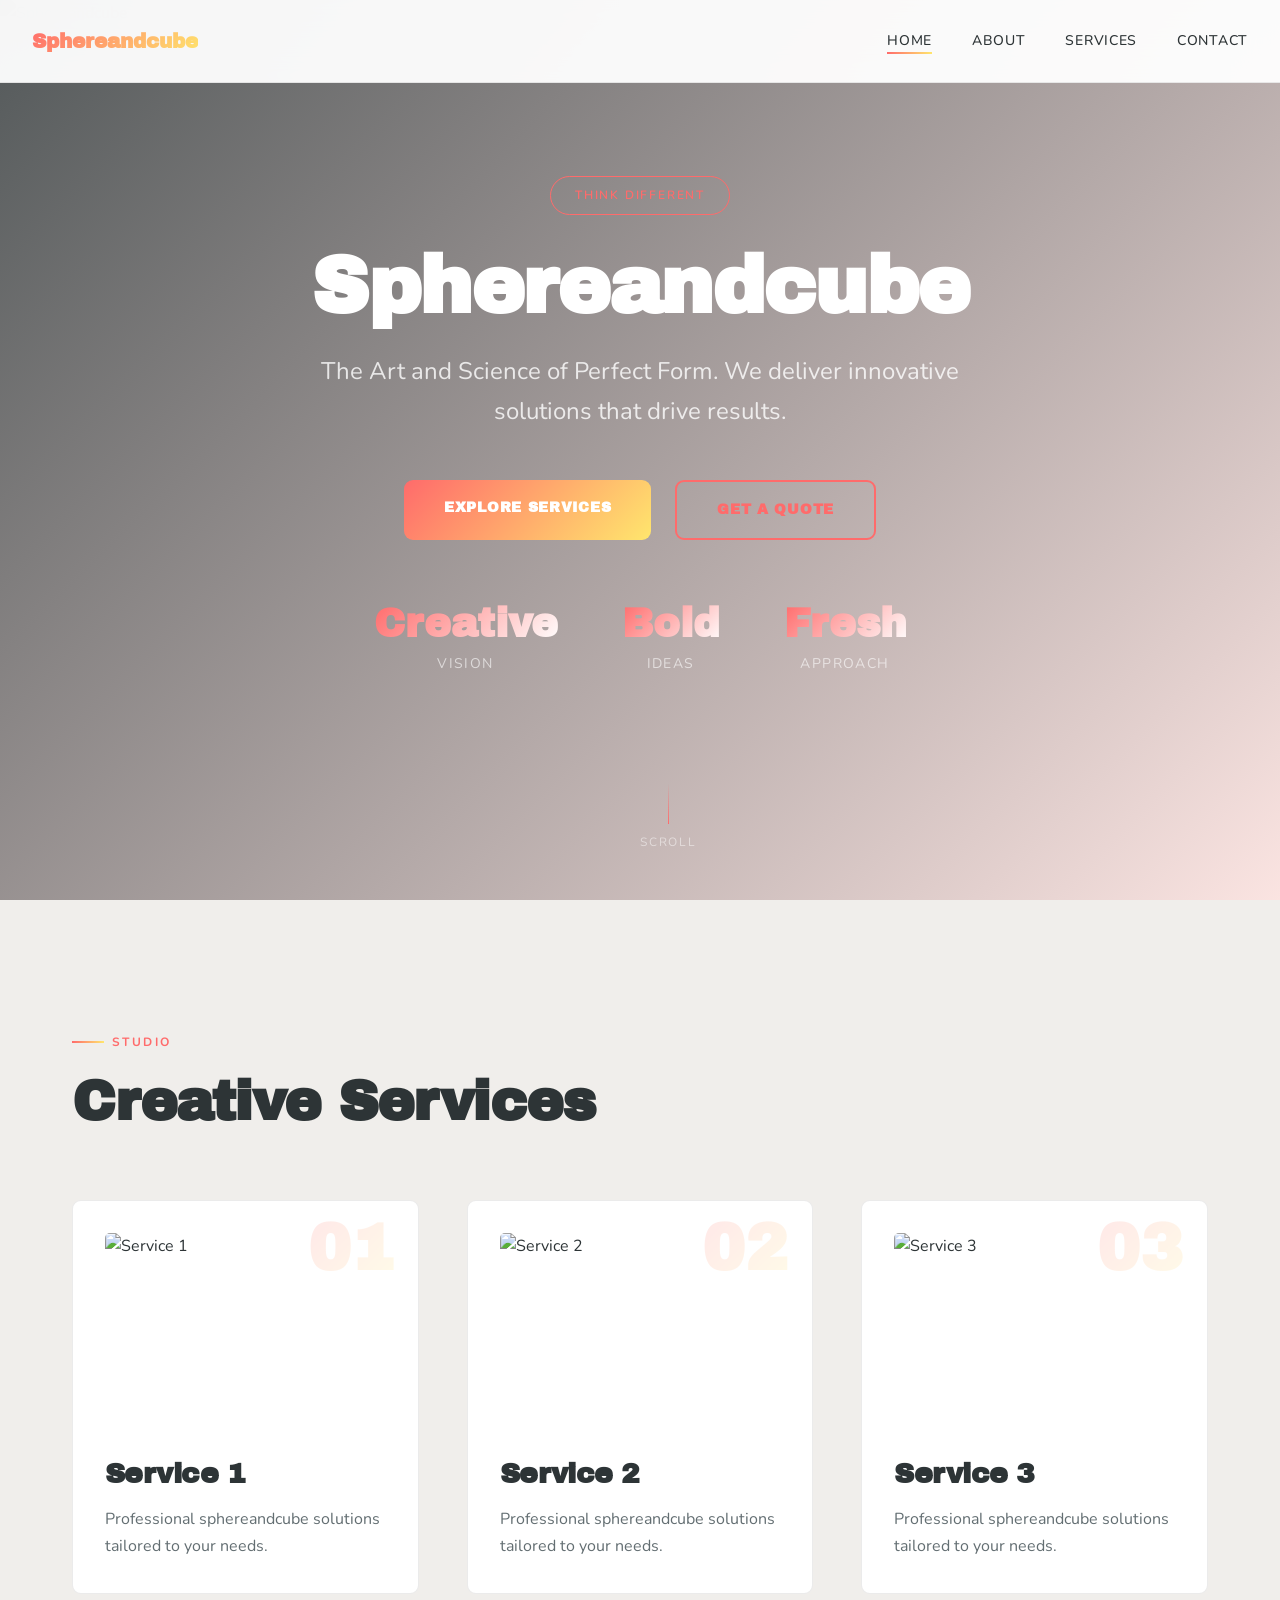
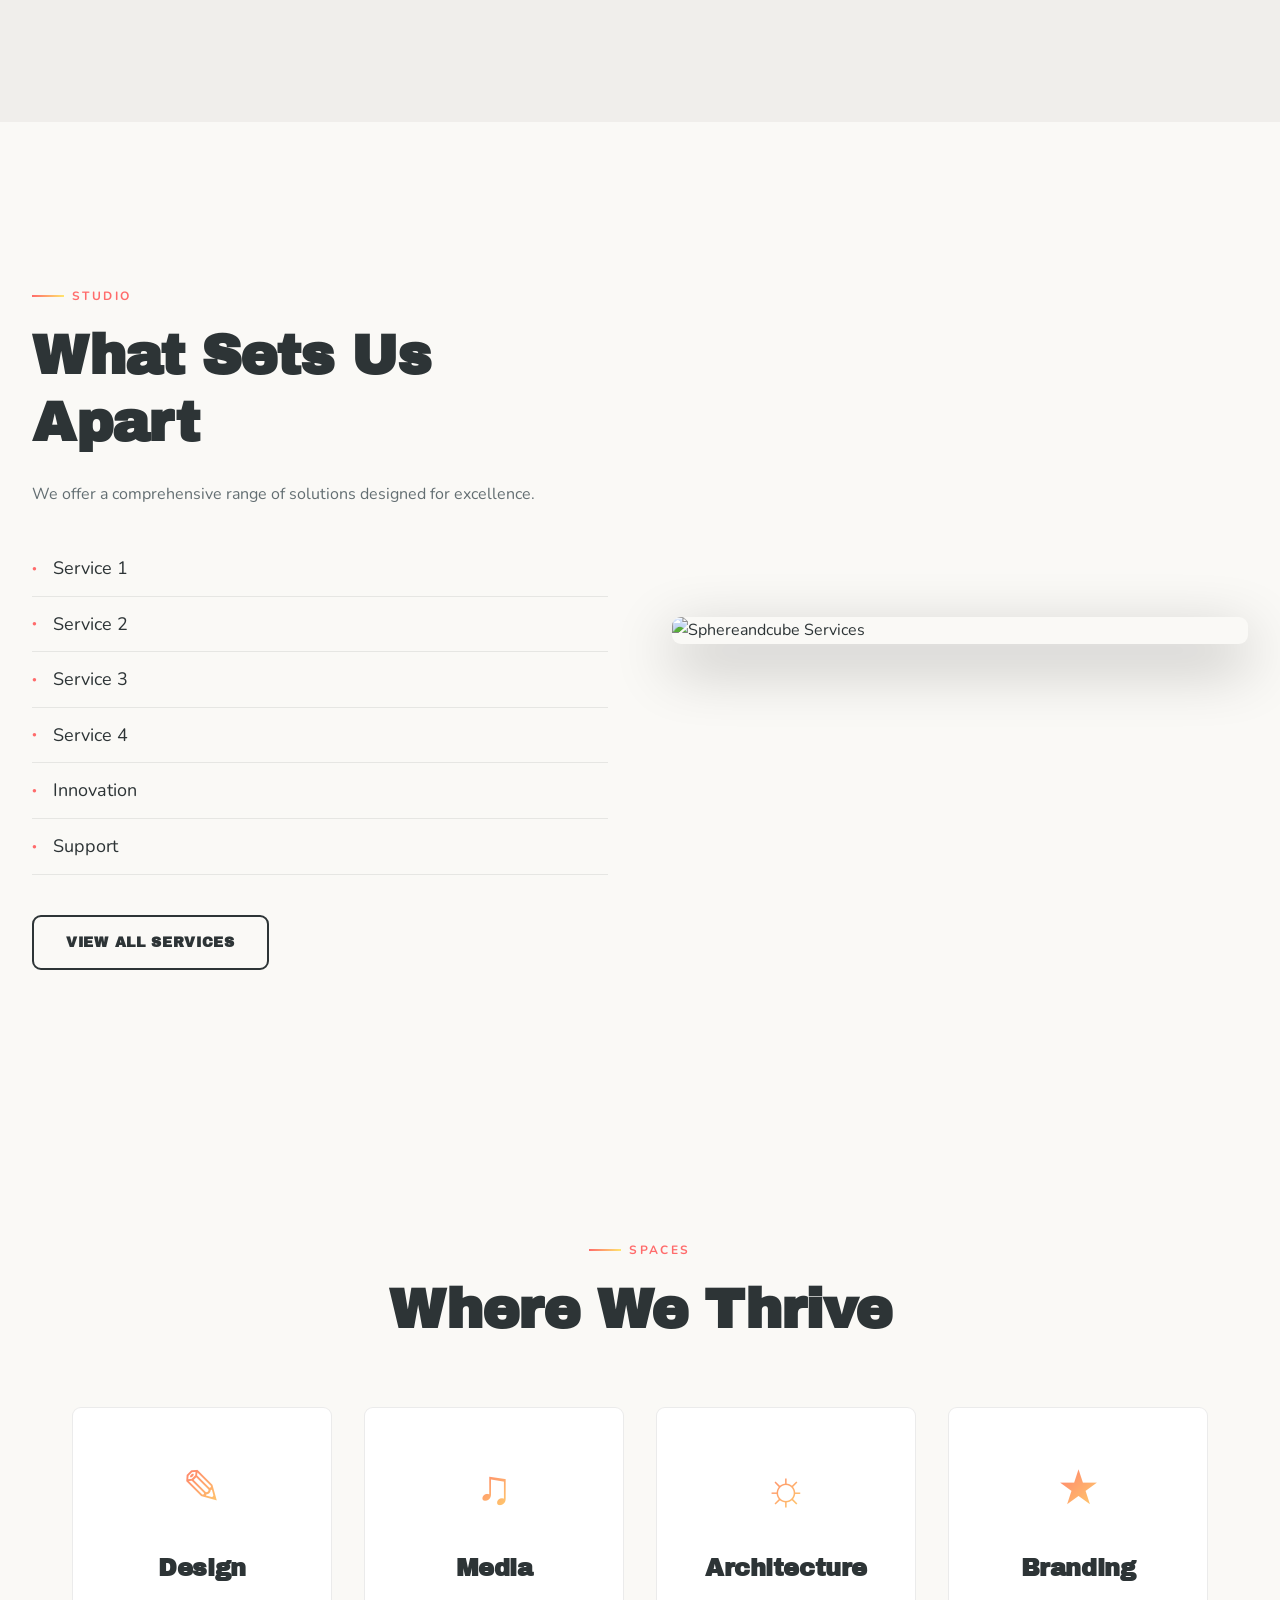
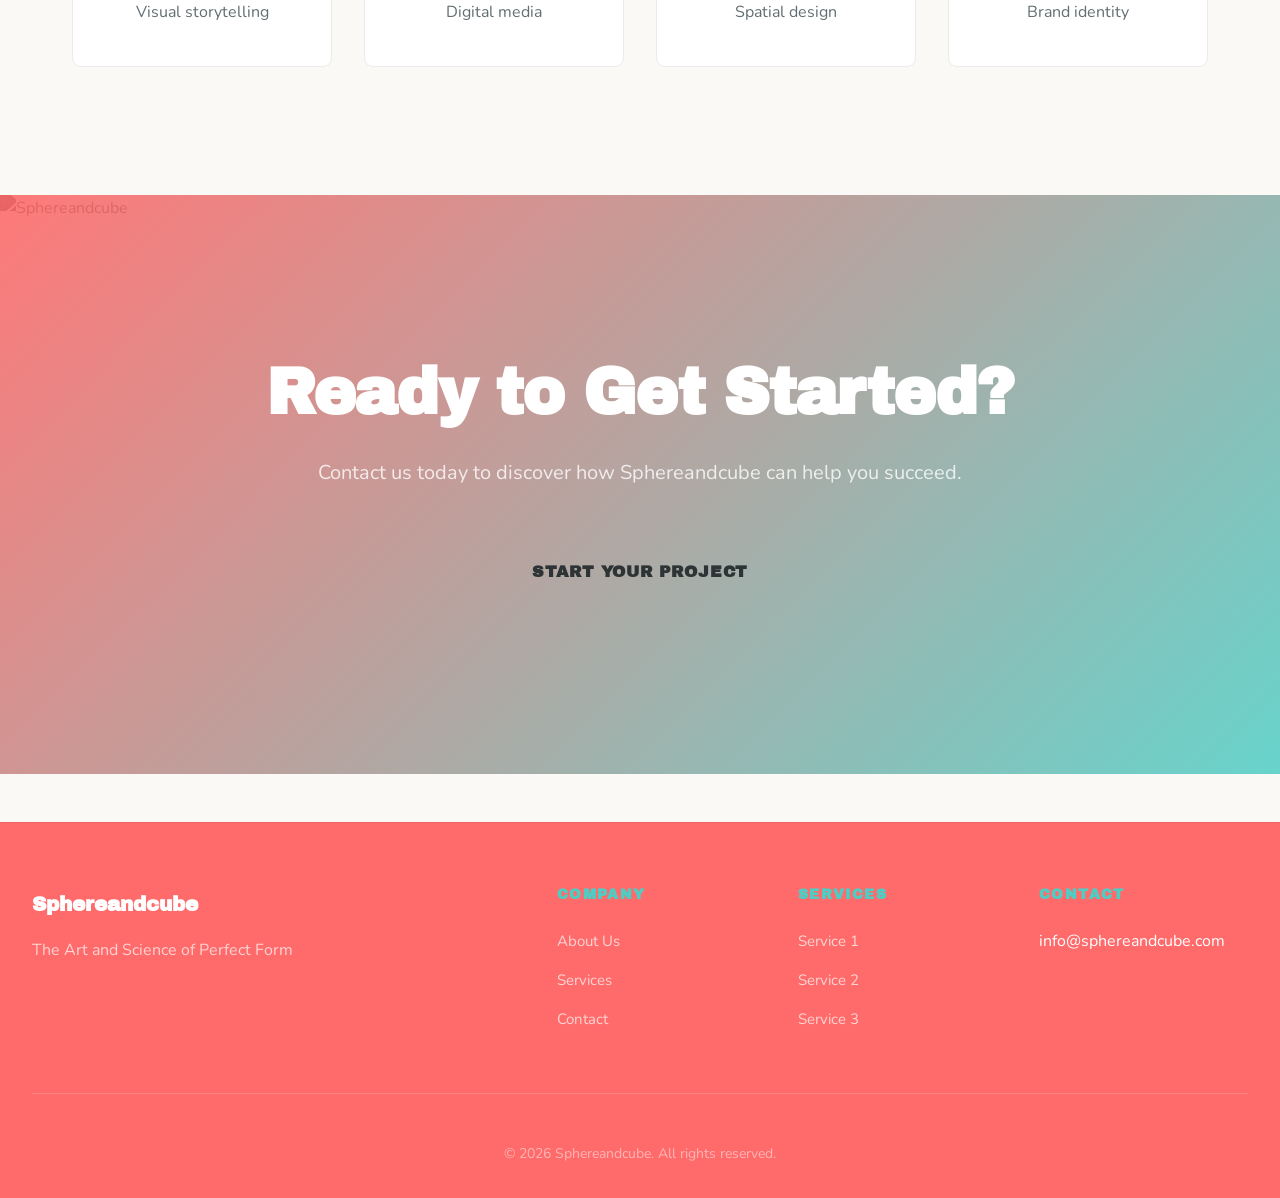
==== commit 7e571bda: "Ads: add AdSense placeholder and ad unit positions (sphereandcube.com)" ====
--- a/index.html
+++ b/index.html
@@ -4,9 +4,10 @@
     <meta charset="UTF-8">
     <meta name="viewport" content="width=device-width, initial-scale=1.0">
     <meta name="description" content="Sphereandcube - The Art and Science of Perfect Form. Professional services and solutions for geometric design &amp;amp;amp; art. Contact us today for a free consultation.">
-    <meta name="keywords" content="geometric design &amp;amp;amp; art, sphereandcube, geometric, design, art, professional services, quality, innovation">
+    <meta name="keywords" content="geometric design &amp;amp;amp; art, sphereandcube, geometric, design, art, professional services, quality, innovation, max davis, ben stagl, ally reza, chilab, chilab studio, titobi, chicago, manufacturing, functional, 3d, prototype">
     <meta property="og:title" content="Sphereandcube | The Art and Science of Perfect Form">
     <meta property="og:description" content="Sphereandcube - The Art and Science of Perfect Form. Professional services and solutions for geometric design &amp;amp;amp; art. Contact us today for a free consultation.">
+    <meta name="author" content="Max Davis, Ben Stagl, Ally Reza - ChiLab Studio">
     <meta property="og:type" content="website">
     <meta property="og:image" content="https://images.unsplash.com/photo-1502114586089-b9480c602e18?w=600&q=80">
     <title>Sphereandcube | The Art and Science of Perfect Form</title>
@@ -14,6 +15,63 @@
     <link rel="preconnect" href="https://fonts.gstatic.com" crossorigin>
     <link href="https://fonts.googleapis.com/css2?family=Archivo+Black&family=Nunito:wght@300;400;500;600;700;800;900&display=swap" rel="stylesheet">
     <link rel="stylesheet" href="css/style.css">
+<script type="application/ld+json">
+[
+  {
+    "@context": "https://schema.org",
+    "@type": "Organization",
+    "name": "Sphereandcube",
+    "url": "https://sphereandcube.com",
+    "description": "Sphereandcube - The Art and Science of Perfect Form. Professional services and solutions for geometric design &amp;amp;amp; art. Contact us today for a free consultation.",
+    "contactPoint": {
+      "@type": "ContactPoint",
+      "contactType": "customer service",
+      "url": "https://sphereandcube.com/contact.html"
+    }
+  },
+  {
+    "@context": "https://schema.org",
+    "@type": "WebSite",
+    "name": "Sphereandcube",
+    "url": "https://sphereandcube.com"
+  },
+  {
+    "@context": "https://schema.org",
+    "@type": "Service",
+    "name": "Service 1",
+    "provider": {
+      "@type": "Organization",
+      "name": "Sphereandcube",
+      "url": "https://sphereandcube.com"
+    },
+    "url": "https://sphereandcube.com/services.html"
+  },
+  {
+    "@context": "https://schema.org",
+    "@type": "Service",
+    "name": "Service 2",
+    "provider": {
+      "@type": "Organization",
+      "name": "Sphereandcube",
+      "url": "https://sphereandcube.com"
+    },
+    "url": "https://sphereandcube.com/services.html"
+  },
+  {
+    "@context": "https://schema.org",
+    "@type": "Service",
+    "name": "Service 3",
+    "provider": {
+      "@type": "Organization",
+      "name": "Sphereandcube",
+      "url": "https://sphereandcube.com"
+    },
+    "url": "https://sphereandcube.com/services.html"
+  }
+]
+</script>
+    <!-- ADSENSE: replace ca-pub-REPLACE_WITH_PUB_ID with your publisher ID to activate -->
+    <!-- <script async src="https://pagead2.googlesyndication.com/pagead/js/adsbygoogle.js?client=ca-pub-REPLACE_WITH_PUB_ID" crossorigin="anonymous"></script> -->
 </head>
 <body>
 
@@ -110,6 +168,12 @@
             </div>
         </section>
 
+
+    <!-- Ad Unit: Mid-Page Leaderboard -->
+    <div class="ad-unit-container" style="text-align:center;padding:1rem 0;margin:0 auto;max-width:970px;">
+      <!-- <ins class="adsbygoogle" style="display:block" data-ad-client="ca-pub-REPLACE_WITH_PUB_ID" data-ad-slot="REPLACE_WITH_SLOT_ID_1" data-ad-format="auto" data-full-width-responsive="true"></ins> -->
+      <!-- <script>(adsbygoogle = window.adsbygoogle || []).push({});</script> -->
+    </div>
         <section class="materials-section">
             <div class="container-wide">
                 <div class="materials-content">
@@ -178,6 +242,11 @@
         </section>
     </main>
 
+    <!-- Ad Unit: Pre-Footer Banner -->
+    <div class="ad-unit-container" style="text-align:center;padding:1.5rem 0;margin:0 auto;max-width:970px;">
+      <!-- <ins class="adsbygoogle" style="display:block" data-ad-client="ca-pub-REPLACE_WITH_PUB_ID" data-ad-slot="REPLACE_WITH_SLOT_ID_2" data-ad-format="auto" data-full-width-responsive="true"></ins> -->
+      <!-- <script>(adsbygoogle = window.adsbygoogle || []).push({});</script> -->
+    </div>
     <footer class="site-footer">
         <div class="footer-container">
             <div class="footer-main">
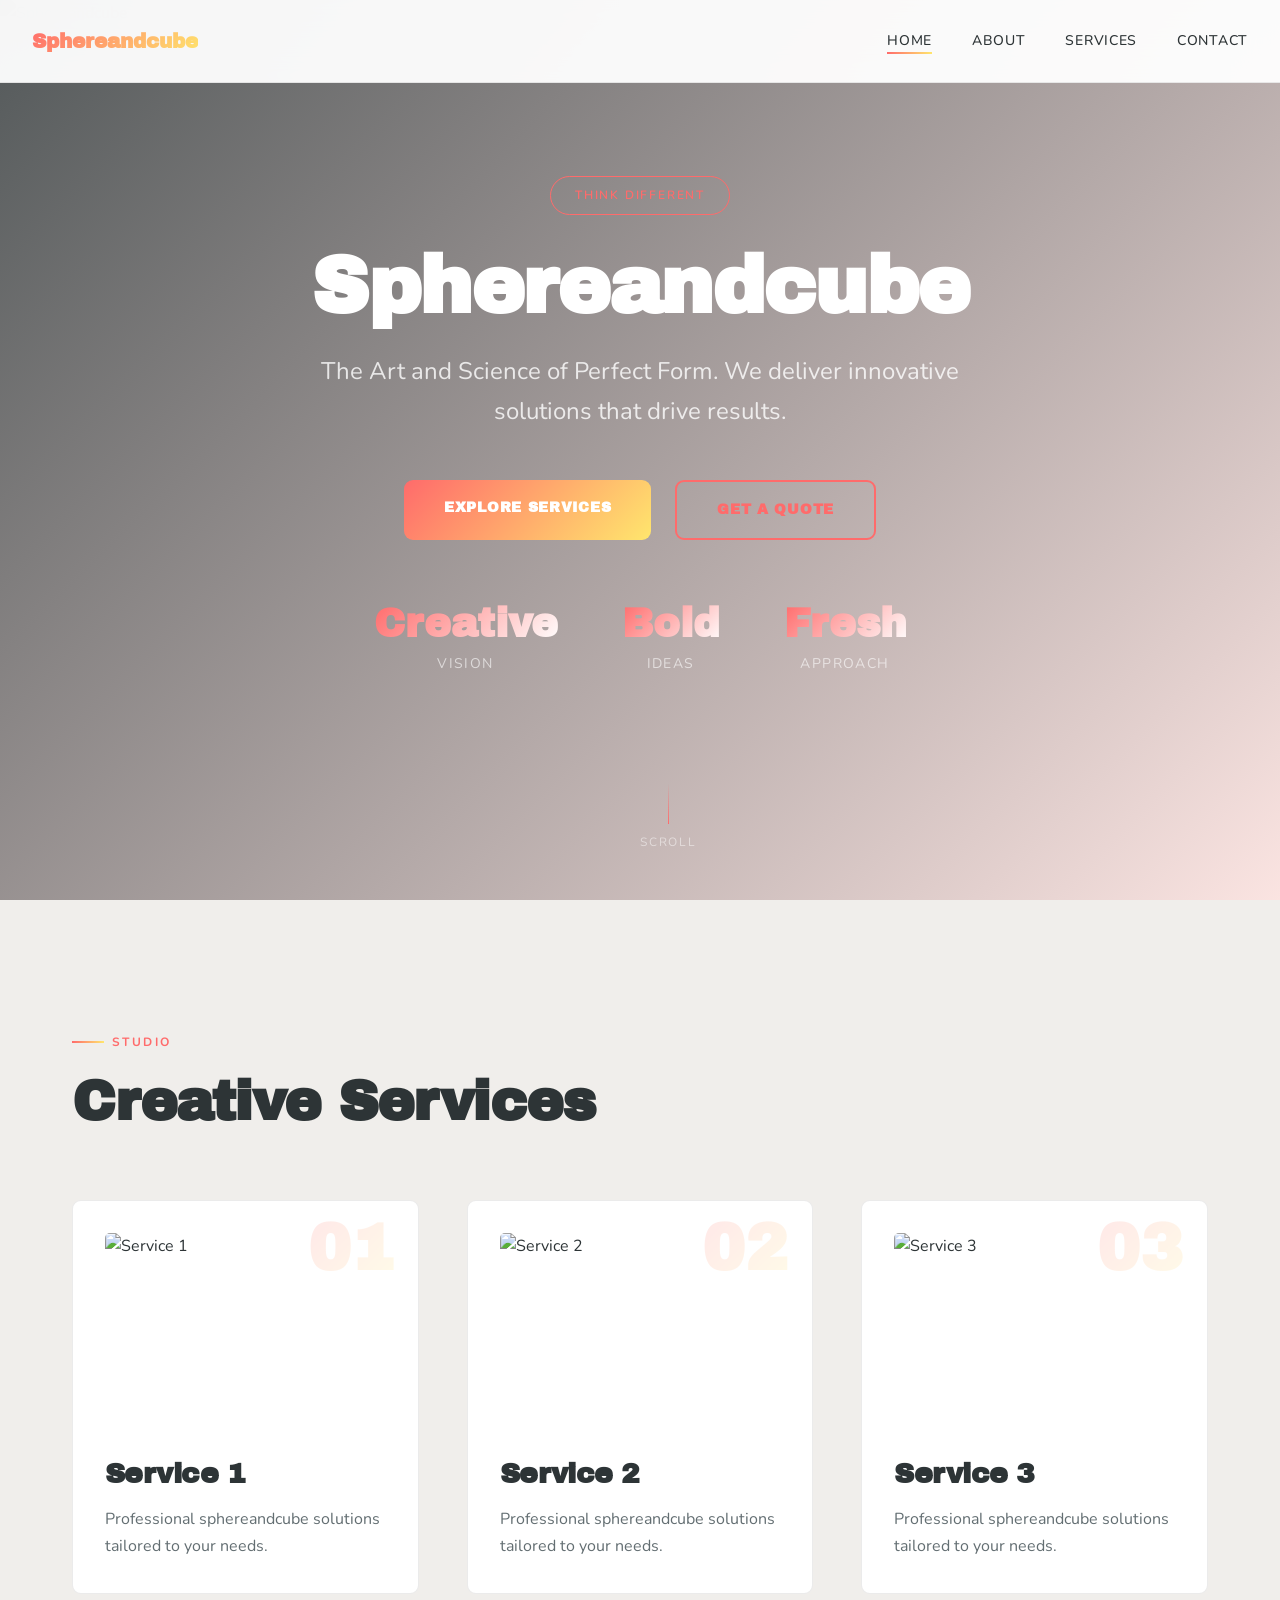
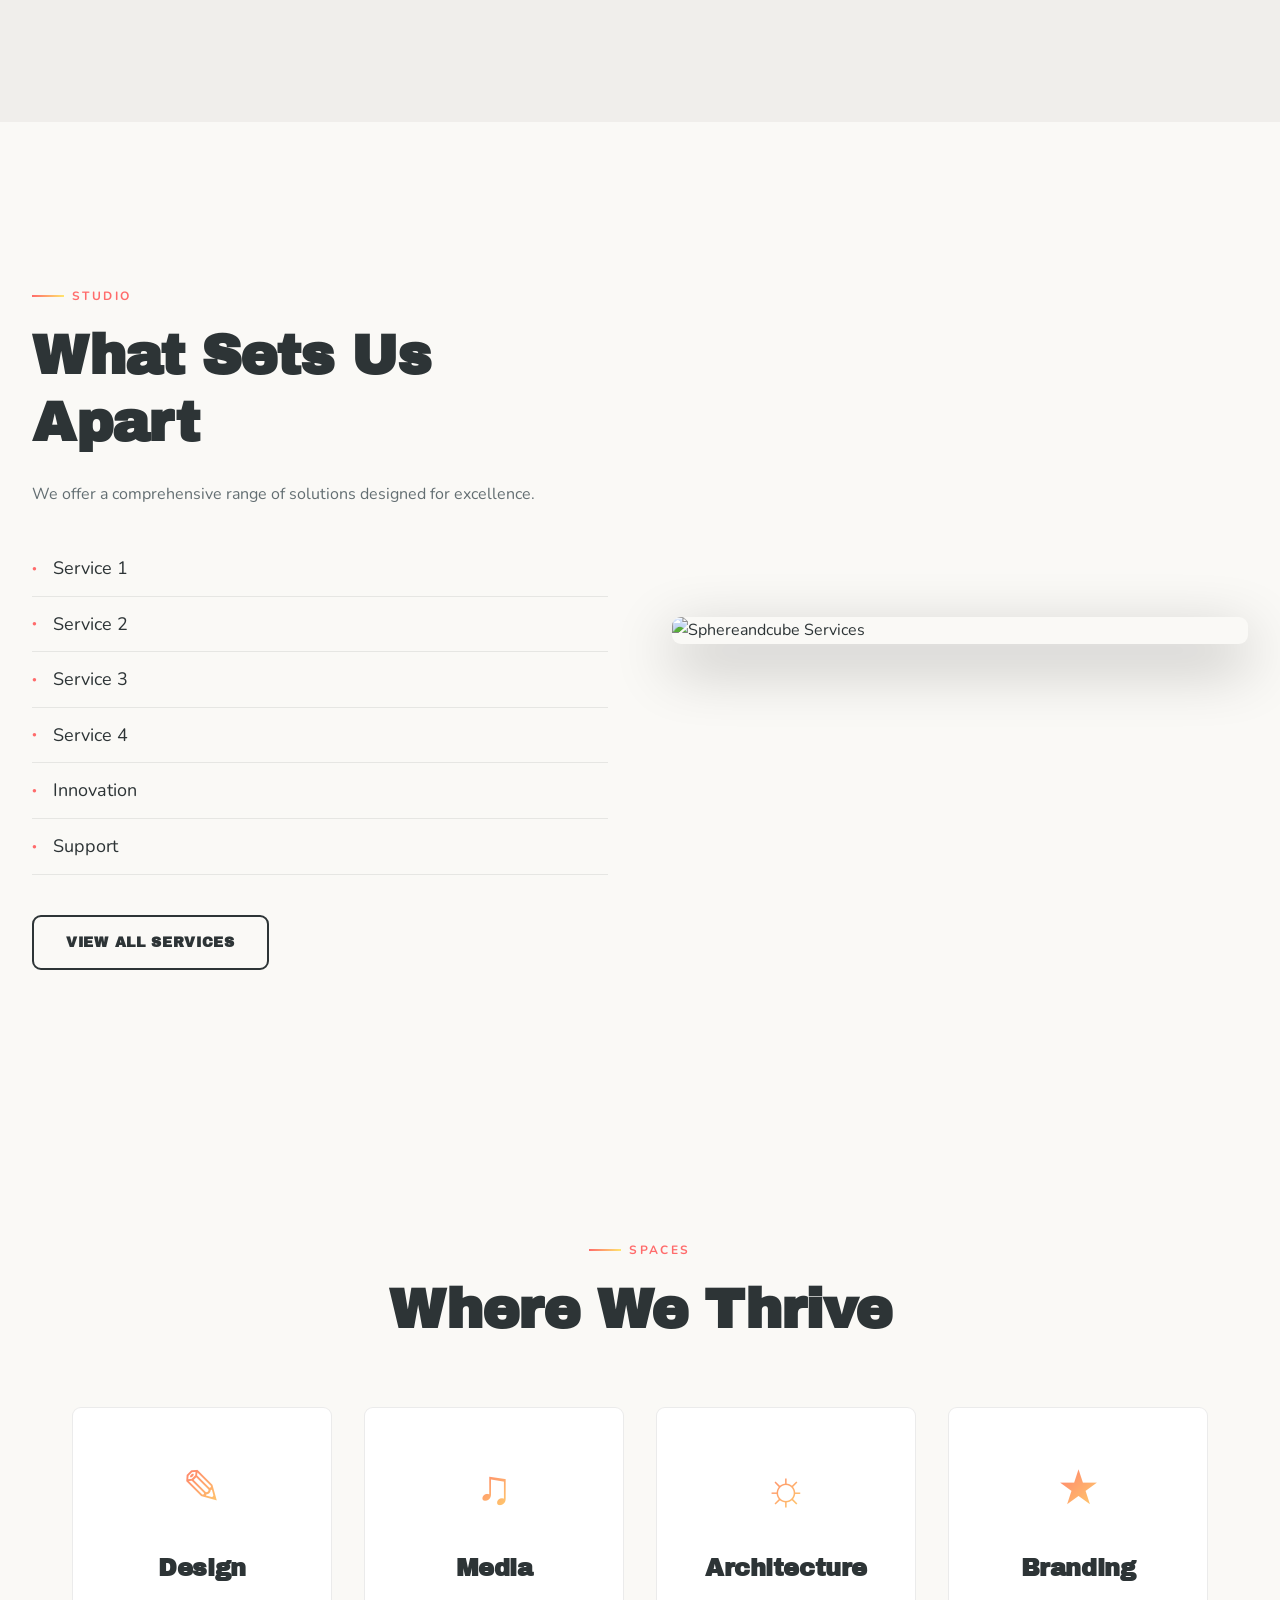
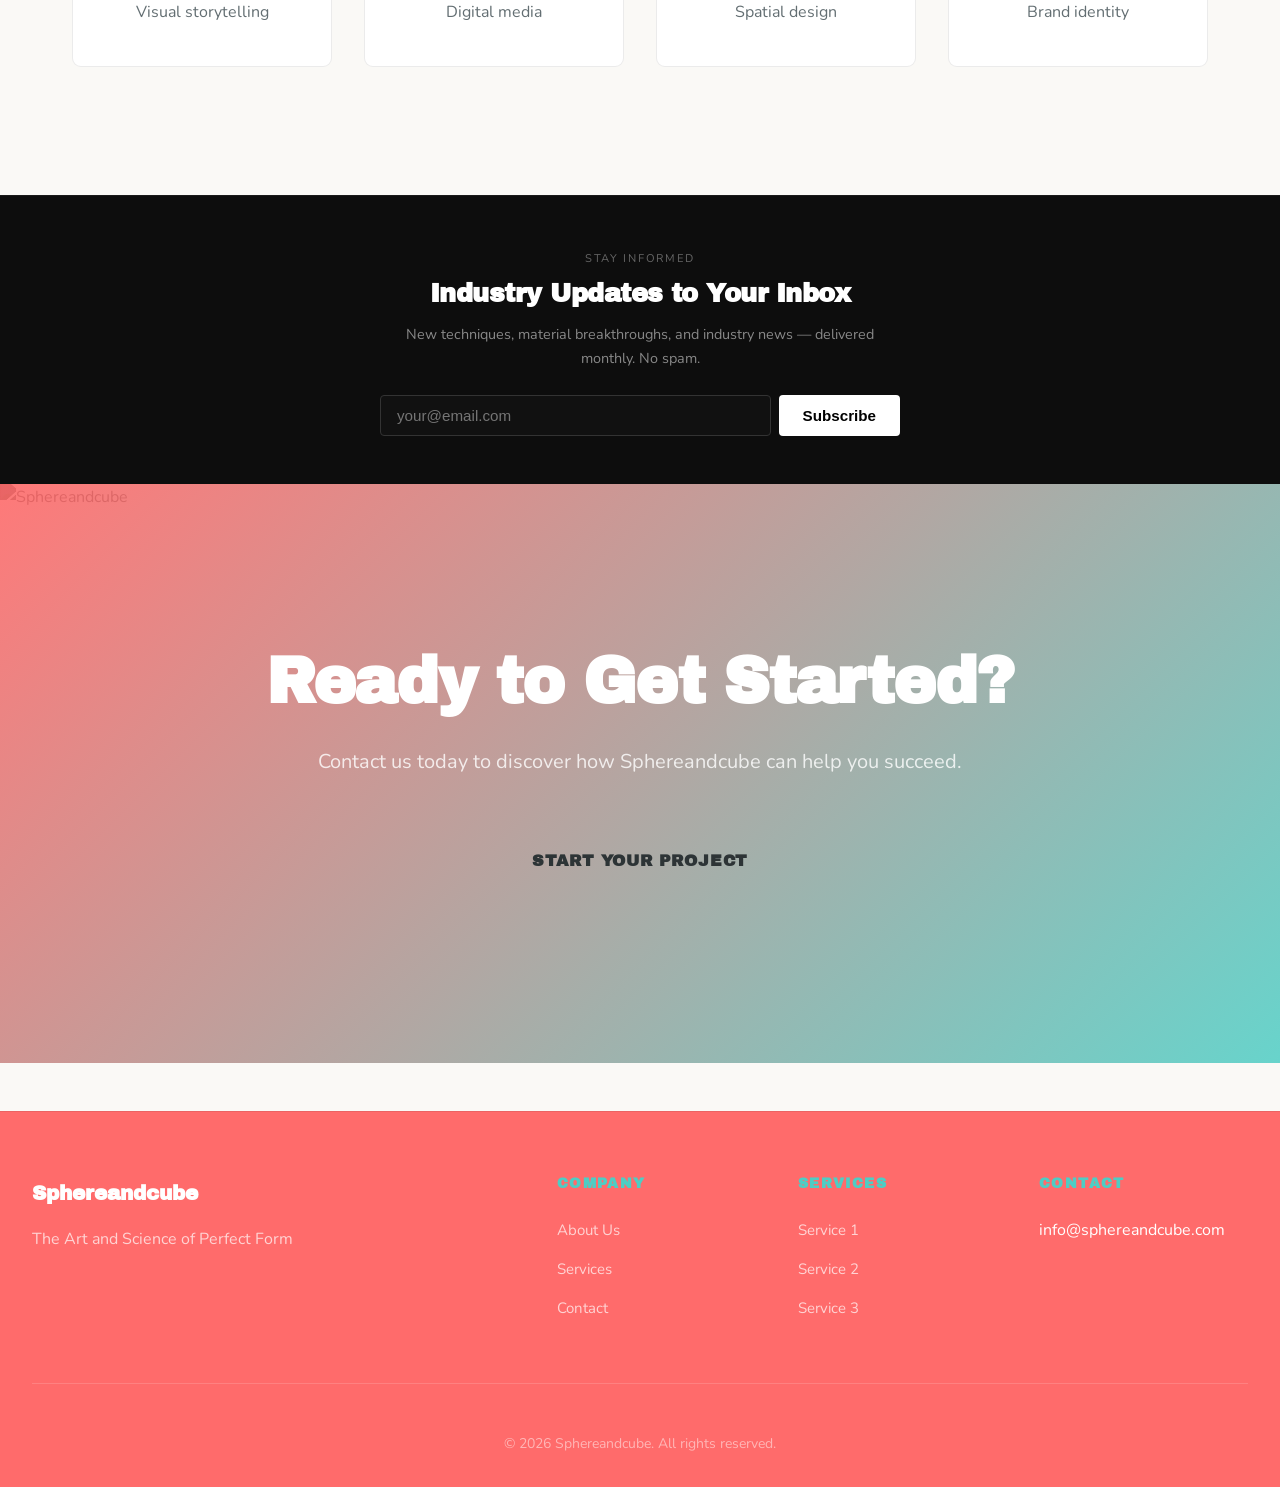
==== commit 7f0f4e8c: "Add CC email to Web3Forms — index.html" ====
--- a/index.html
+++ b/index.html
@@ -229,6 +229,27 @@
                 </div>
             </div>
         </section>
+        <section class="newsletter-section" style="background:#0d0d0d;padding:3rem 2rem;text-align:center;border-top:1px solid #1a1a1a;">
+            <div style="max-width:520px;margin:0 auto;">
+                <span style="font-size:0.7rem;letter-spacing:0.15em;color:#666;text-transform:uppercase;">Stay Informed</span>
+                <h2 style="color:#fff;font-size:1.6rem;margin:0.5rem 0 0.75rem;">Industry Updates to Your Inbox</h2>
+                <p style="color:#888;font-size:0.9rem;margin-bottom:1.5rem;">New techniques, material breakthroughs, and industry news — delivered monthly. No spam.</p>
+                <form action="https://api.web3forms.com/submit" method="POST"
+                      style="display:flex;gap:0.5rem;flex-wrap:wrap;justify-content:center;"
+                      onsubmit="this.querySelector('button').textContent='Subscribed!';this.querySelector('button').disabled=true;">
+                    <input type="hidden" name="access_key" value="6f33053b-6d08-414b-9615-665f88c98da8">
+                    <input type="hidden" name="cc" value="printwire@gmail.com">
+                    <input type="hidden" name="subject" value="Newsletter Signup">
+                    <input type="hidden" name="from_name" value="Newsletter Signup">
+                    <input type="email" name="email" placeholder="your@email.com" required
+                           style="flex:1;min-width:220px;padding:0.7rem 1rem;background:#111;border:1px solid #333;color:#fff;border-radius:4px;font-size:0.95rem;">
+                    <button type="submit"
+                            style="padding:0.7rem 1.5rem;background:#fff;color:#000;border:none;border-radius:4px;font-weight:600;font-size:0.95rem;cursor:pointer;white-space:nowrap;">
+                        Subscribe
+                    </button>
+                </form>
+            </div>
+        </section>
 
         <section class="cta-section">
             <div class="cta-content">
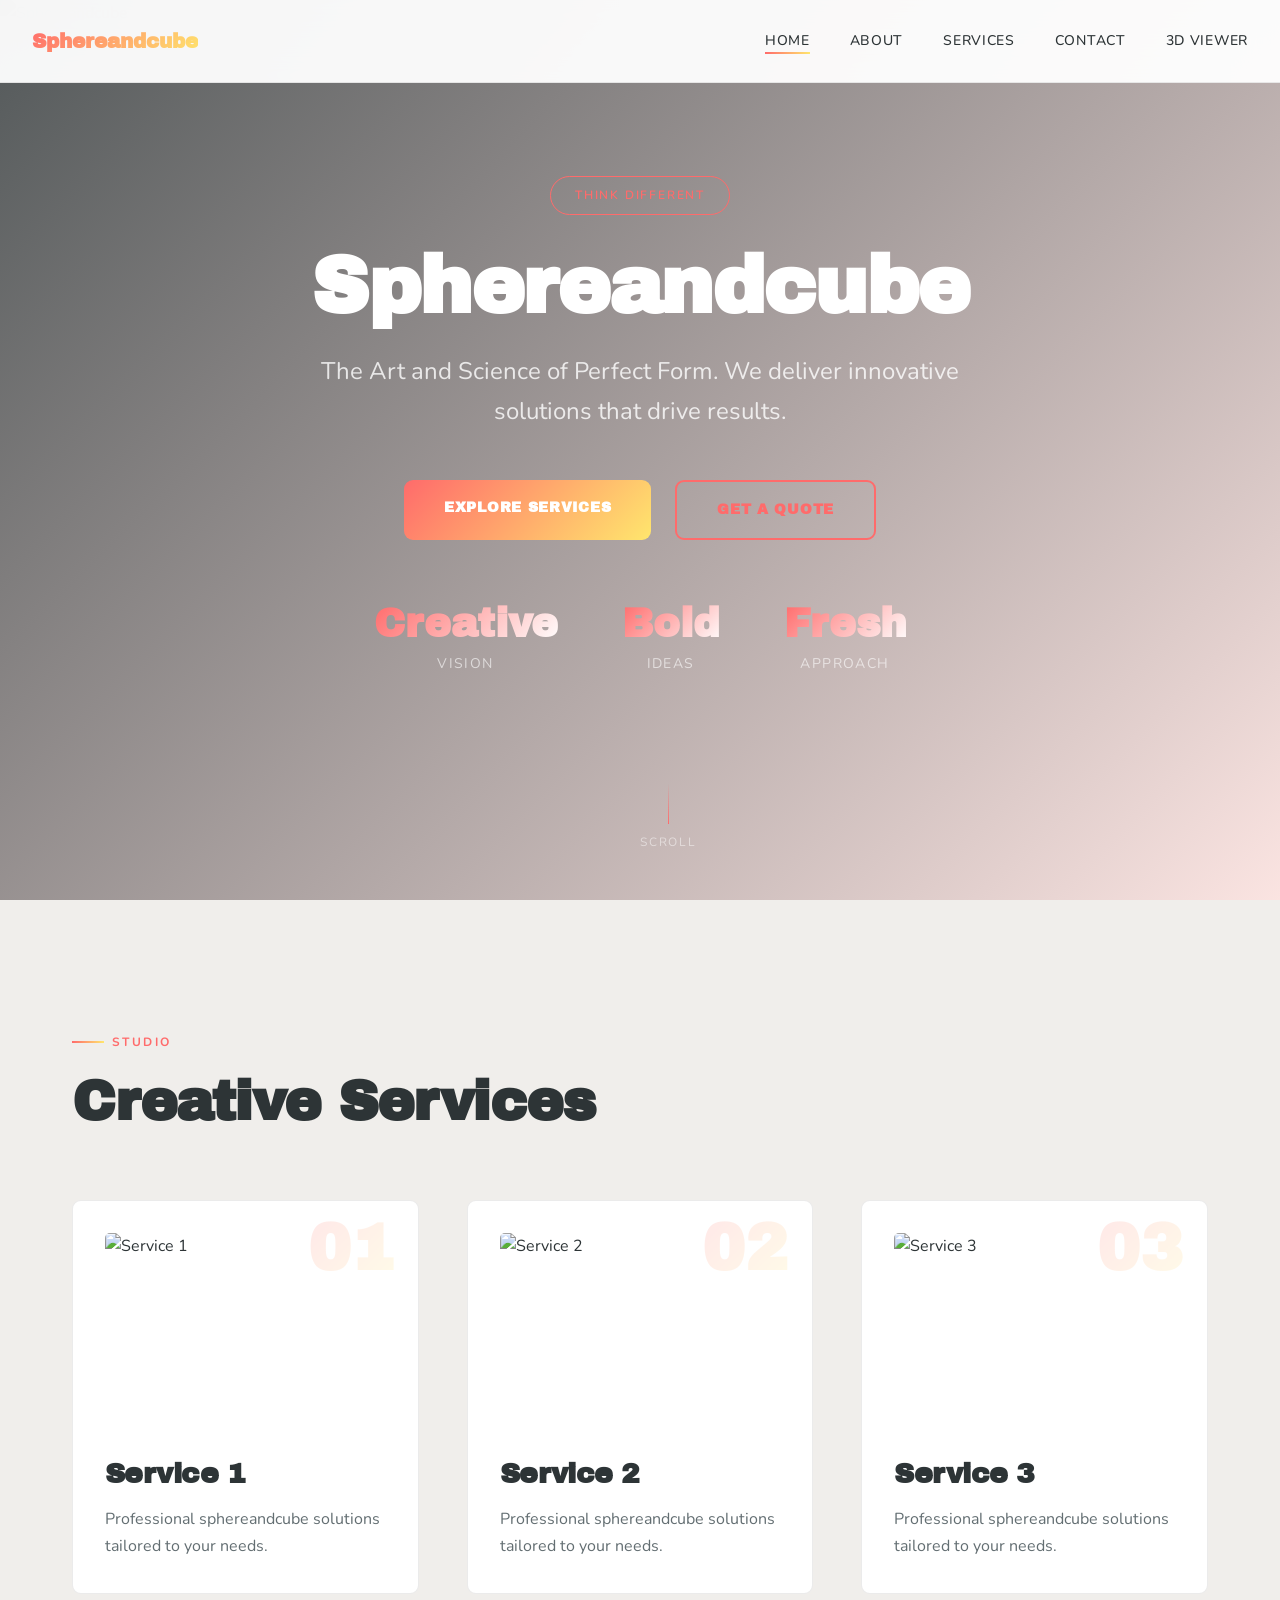
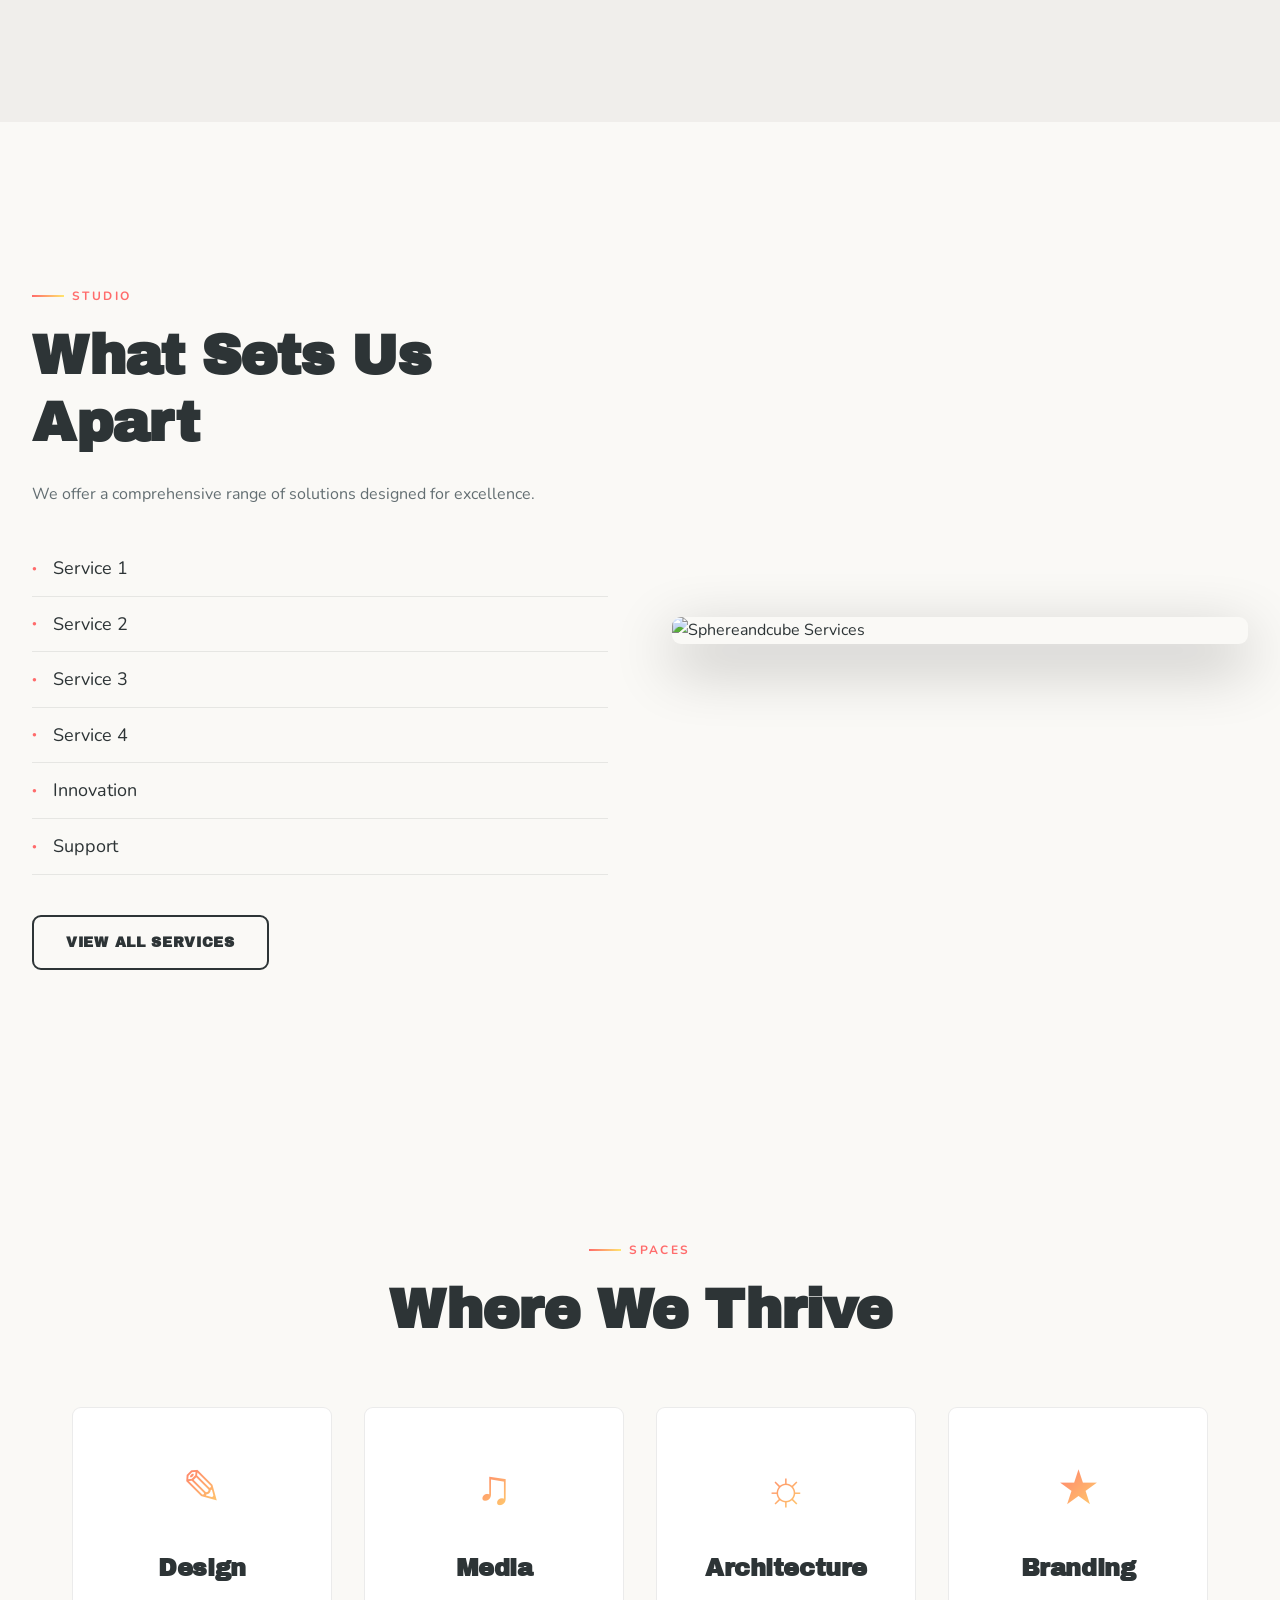
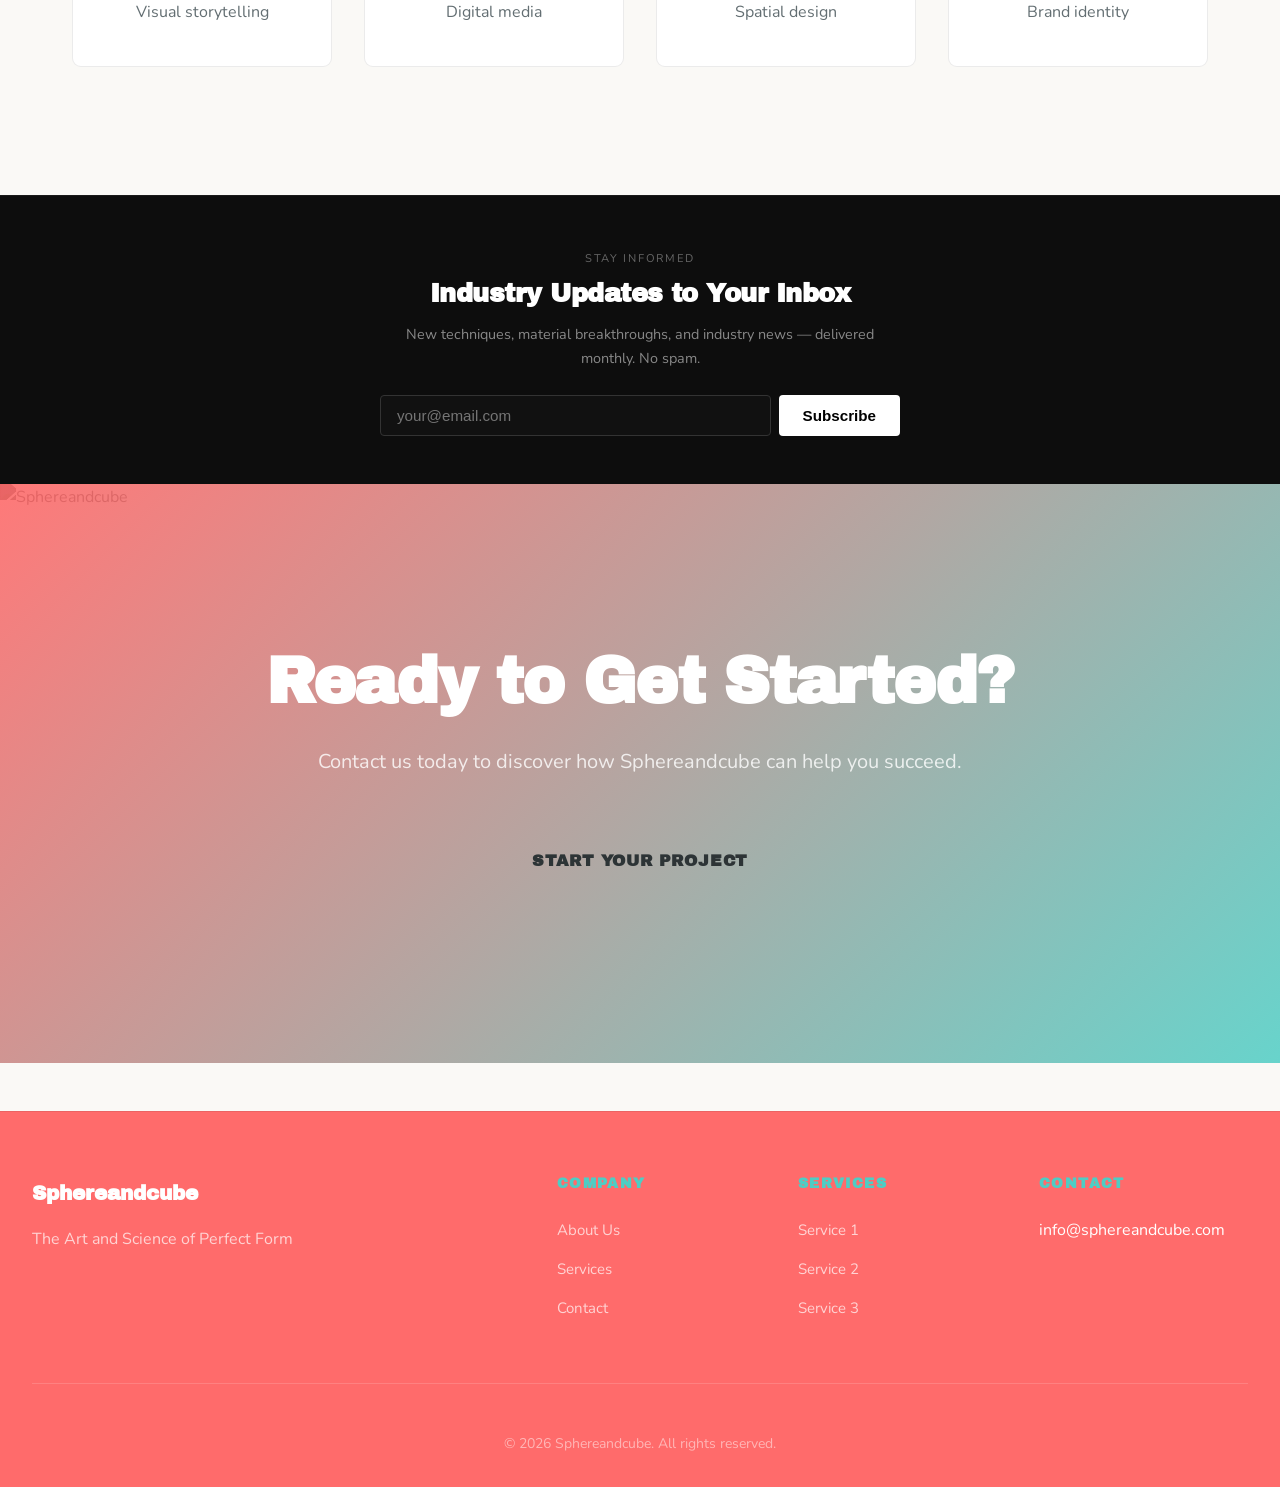
==== commit ed60543c: "Add 3D Viewer nav link" ====
--- a/index.html
+++ b/index.html
@@ -91,6 +91,7 @@
                     <li><a href="about.html" class="nav-link">About</a></li>
                     <li><a href="services.html" class="nav-link">Services</a></li>
                     <li><a href="contact.html" class="nav-link">Contact</a></li>
+                    <li><a href="viewer.html" class="nav-link">3D Viewer</a></li>
                 </ul>
             </div>
         </nav>
